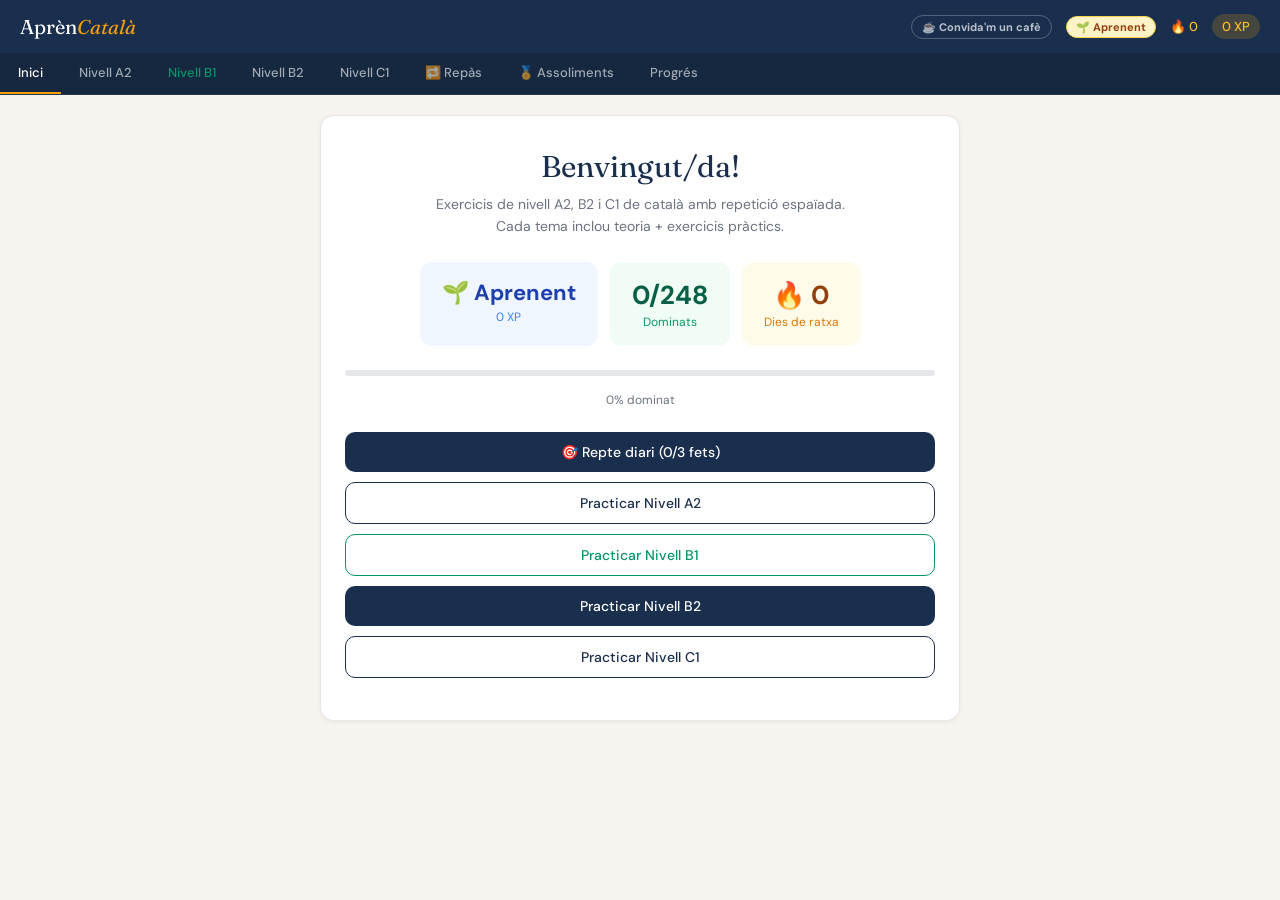
==== index.html @ 6d717f6c "Add files via upload" ====
<!DOCTYPE html>
<html lang="ca">
<head>
  <meta charset="UTF-8">
  <meta name="viewport" content="width=device-width, initial-scale=1.0">
  <title>Aprèn Català Online Gratis | Exercicis A2, B2 i C1 — AprènCatalà</title>
  <link rel="preconnect" href="https://fonts.googleapis.com">
  <link href="https://fonts.googleapis.com/css2?family=Fraunces:ital,wght@0,400;0,600;1,400&family=DM+Sans:wght@400;500&display=swap" rel="stylesheet">
  <style>
    :root {
      --c1: #1a2f4e;
      --bg: #f7f3ee;
      --card: #ffffff;
      --text: #1a1a1a;
      --muted: #6b7280;
      --border: rgba(0,0,0,0.09);
      --success: #059669;
      --danger: #dc2626;
      --radius: 14px;
    }
    * { box-sizing: border-box; margin: 0; padding: 0; }
    body { font-family: 'DM Sans', sans-serif; background: var(--bg); min-height: 100vh; color: var(--text); }

    /* HEADER */
    .ct-header { background: var(--c1); color: white; padding: 14px 20px; display: flex; align-items: center; justify-content: space-between; position: sticky; top: 0; z-index: 100; }
    .ct-logo { font-family: 'Fraunces', serif; font-size: 20px; }
    .ct-logo span { color: #f59e0b; font-style: italic; }
    .ct-stats { display: flex; gap: 14px; font-size: 13px; align-items: center; }
    .ct-kofi {
      font-size: 11px; font-weight: 700; padding: 4px 10px; border-radius: 20px;
      background: transparent; border: 1px solid rgba(255,255,255,0.25);
      color: rgba(255,255,255,0.7); cursor: pointer; text-decoration: none;
      transition: all 0.2s; white-space: nowrap;
    }
    .ct-kofi:hover { background: rgba(255,255,255,0.1); border-color: #fbbf24; color: #fbbf24; }
    .ct-xp { background: rgba(245,158,11,0.2); color: #fbbf24; padding: 4px 10px; border-radius: 20px; font-weight: 500; }
    .ct-streak { color: #fbbf24; font-weight: 500; }

    /* NAV */
    .ct-nav { display: flex; background: #162840; border-bottom: 1px solid rgba(255,255,255,0.06); overflow-x: auto; position: sticky; top: 52px; z-index: 99; }
    .ct-nav button { flex: none; background: none; border: none; color: rgba(255,255,255,0.6); padding: 11px 18px; font-size: 13px; cursor: pointer; font-family: 'DM Sans', sans-serif; font-weight: 500; white-space: nowrap; border-bottom: 2px solid transparent; transition: all 0.15s; width: auto; }
    .ct-nav button:hover { color: white; background: rgba(255,255,255,0.05); }
    .ct-nav button.active { color: white; border-bottom-color: #f59e0b; }

    /* BODY */
    .ct-body { padding: 20px; }

    /* CARD */
    .ct-card { background: var(--card); border-radius: var(--radius); padding: 22px; box-shadow: 0 1px 4px rgba(0,0,0,0.06); border: 1px solid var(--border); max-width: 640px; margin: 0 auto 16px; }

    /* BADGES */
    .ct-badge { display: inline-block; font-size: 11px; font-weight: 600; padding: 3px 9px; border-radius: 20px; text-transform: uppercase; letter-spacing: 0.5px; }
    .ct-badge.b2 { background: #dbeafe; color: #1e40af; }
    .ct-badge.c1 { background: #fef3c7; color: #92400e; }

    /* QUESTION */
    .ct-q { font-family: 'Fraunces', serif; font-size: 20px; line-height: 1.4; margin-bottom: 16px; color: var(--c1); }

    /* INPUTS */
    .ct-input { width: 100%; padding: 12px 14px; border: 1.5px solid var(--border); border-radius: 10px; font-size: 15px; font-family: 'DM Sans', sans-serif; color: var(--text); background: var(--bg); margin-top: 8px; transition: border-color 0.15s; outline: none; }
    .ct-input:focus { border-color: var(--c1); }

    /* BUTTONS */
    .ct-btn { display: inline-block; width: auto; padding: 11px 22px; border-radius: 10px; font-size: 14px; font-family: 'DM Sans', sans-serif; font-weight: 500; cursor: pointer; border: none; transition: all 0.15s; margin: 0; }
    .ct-btn.primary { background: var(--c1); color: white; }
    .ct-btn.primary:hover { background: #243f63; }
    .ct-btn.secondary { background: transparent; color: var(--c1); border: 1.5px solid var(--c1); }
    .ct-btn.secondary:hover { background: #eef2f7; }
    .ct-btn.full { width: 100%; margin-top: 10px; text-align: center; }
    .ct-btn:disabled { opacity: 0.45; cursor: default; }

    /* OPTIONS */
    .ct-opts { display: flex; flex-direction: column; gap: 8px; margin-top: 10px; }
    .ct-opt { background: var(--bg); border: 1.5px solid var(--border); border-radius: 10px; padding: 12px 16px; cursor: pointer; font-size: 14px; text-align: left; font-family: 'DM Sans', sans-serif; width: 100%; margin: 0; color: var(--text); transition: all 0.15s; }
    .ct-opt:hover { border-color: var(--c1); background: #eef2f7; }
    .ct-opt.correct { border-color: var(--success); background: #d1fae5; color: #065f46; pointer-events: none; }
    .ct-opt.wrong { border-color: var(--danger); background: #fee2e2; color: #991b1b; pointer-events: none; }

    /* FEEDBACK */
    .ct-feedback { margin-top: 14px; padding: 14px 16px; border-radius: 10px; font-size: 14px; line-height: 1.6; }
    .ct-feedback.ok { background: #d1fae5; border: 1px solid #6ee7b7; color: #065f46; }
    .ct-feedback.ko { background: #fee2e2; border: 1px solid #fca5a5; color: #991b1b; }
    .ct-feedback.ai { background: #eff6ff; border: 1px solid #bfdbfe; color: #1e3a5f; }

    /* LOADING */
    .ct-loading { display: flex; align-items: center; gap: 8px; color: var(--muted); font-size: 13px; margin-top: 12px; padding: 12px 0; }
    .ct-dot { width: 6px; height: 6px; border-radius: 50%; background: var(--c1); animation: bounce 0.8s infinite; }
    .ct-dot:nth-child(2) { animation-delay: 0.15s; }
    .ct-dot:nth-child(3) { animation-delay: 0.3s; }
    @keyframes bounce { 0%,100%{opacity:.3;transform:scale(.8)} 50%{opacity:1;transform:scale(1)} }

    /* REORDER */
    .ct-parts { display: flex; flex-direction: column; gap: 8px; margin: 12px 0; }
    .ct-part { background: var(--bg); border: 1.5px solid var(--border); border-radius: 10px; padding: 11px 14px; cursor: grab; font-size: 14px; display: flex; align-items: flex-start; gap: 10px; color: var(--text); user-select: none; line-height: 1.5; }
    .ct-part.drag-over { border-color: var(--c1); background: #eef2f7; }
    .ct-handle { color: var(--muted); font-size: 16px; flex-shrink: 0; margin-top: 1px; }

    /* THEORY CALLOUT (inside exercise) */
    .ct-theory { background: #fffbeb; border: 1px solid #fde68a; border-radius: 10px; padding: 13px 15px; margin-top: 14px; font-size: 13px; color: #78350f; line-height: 1.6; }
    .ct-theory strong { font-weight: 600; }

    /* ══ THEORY PAGE ══ */
    .th-hero { background: var(--c1); color: white; border-radius: var(--radius); padding: 28px 24px 24px; margin-bottom: 16px; max-width: 640px; margin-left: auto; margin-right: auto; }
    .th-hero-label { font-size: 11px; font-weight: 600; letter-spacing: 1px; text-transform: uppercase; color: rgba(255,255,255,0.5); margin-bottom: 8px; }
    .th-hero-title { font-family: 'Fraunces', serif; font-size: 26px; line-height: 1.25; margin-bottom: 6px; }
    .th-hero-sub { font-size: 13px; color: rgba(255,255,255,0.65); line-height: 1.5; }

    .th-section { background: var(--card); border-radius: var(--radius); border: 1px solid var(--border); padding: 20px 22px; margin-bottom: 12px; max-width: 640px; margin-left: auto; margin-right: auto; }
    .th-section-title { font-family: 'Fraunces', serif; font-size: 16px; color: var(--c1); margin-bottom: 12px; display: flex; align-items: center; gap: 8px; }
    .th-section-icon { font-size: 18px; }
    .th-body { font-size: 14px; line-height: 1.75; color: #374151; }
    .th-body p { margin-bottom: 10px; }
    .th-body p:last-child { margin-bottom: 0; }

    .th-rule { background: #f0f4f8; border-left: 3px solid var(--c1); border-radius: 0 8px 8px 0; padding: 10px 14px; margin: 10px 0; font-size: 13px; color: #1e3a5f; line-height: 1.6; }
    .th-rule strong { font-weight: 600; }

    .th-example-box { background: #f8f9fa; border-radius: 8px; padding: 12px 14px; margin: 10px 0; }
    .th-example-box .th-ex-label { font-size: 11px; font-weight: 600; color: var(--muted); text-transform: uppercase; letter-spacing: 0.5px; margin-bottom: 6px; }
    .th-ex-row { display: flex; align-items: flex-start; gap: 8px; font-size: 13px; line-height: 1.6; margin-bottom: 4px; }
    .th-ex-row:last-child { margin-bottom: 0; }
    .th-ex-dot { width: 6px; height: 6px; border-radius: 50%; background: var(--c1); flex-shrink: 0; margin-top: 7px; }
    .th-ex-text { color: #1e3a5f; }
    .th-ex-text em { font-style: italic; color: #374151; }

    .th-table { width: 100%; border-collapse: collapse; font-size: 13px; margin: 10px 0; }
    .th-table th { background: #f0f4f8; color: var(--c1); font-weight: 600; padding: 8px 12px; text-align: left; border-bottom: 1px solid var(--border); }
    .th-table td { padding: 8px 12px; border-bottom: 1px solid var(--border); color: #374151; vertical-align: top; }
    .th-table tr:last-child td { border-bottom: none; }
    .th-table .pill { display: inline-block; background: #dbeafe; color: #1e40af; border-radius: 4px; padding: 1px 6px; font-size: 12px; }
    .th-table .pill.red { background: #fee2e2; color: #991b1b; }
    .th-table .pill.green { background: #d1fae5; color: #065f46; }

    /* LESSON CARDS on level menu */
    .ct-grid { display: grid; grid-template-columns: 1fr 1fr; gap: 12px; margin-top: 8px; }
    .ct-lesson-card { background: var(--card); border: 1px solid var(--border); border-radius: var(--radius); padding: 18px; cursor: pointer; transition: all 0.15s; position: relative; }
    .ct-lesson-card:hover { border-color: var(--c1); transform: translateY(-1px); box-shadow: 0 4px 12px rgba(0,0,0,0.08); }
    .ct-lesson-card.done { border-color: var(--success); }
    .ct-lesson-icon { font-size: 24px; margin-bottom: 8px; }
    .ct-lesson-title { font-size: 14px; font-weight: 600; color: var(--c1); margin-bottom: 4px; }
    .ct-lesson-desc { font-size: 12px; color: var(--muted); }
    .ct-lesson-done { position: absolute; top: 12px; right: 12px; color: var(--success); font-size: 16px; }
    .ct-lesson-badge { position: absolute; bottom: 12px; right: 12px; font-size: 10px; font-weight: 600; padding: 2px 6px; border-radius: 10px; }
    .ct-lesson-badge.theory { background: #ede9fe; color: #6d28d9; }
    .ct-lesson-badge.exercise { background: #dbeafe; color: #1d4ed8; }

    /* PROGRESS BAR */
    .ct-progress-bar { height: 6px; background: #e5e7eb; border-radius: 3px; overflow: hidden; margin-bottom: 16px; }
    .ct-progress-fill { height: 100%; background: var(--c1); border-radius: 3px; transition: width 0.4s ease; }

    /* MISC */
    .ct-step { font-size: 12px; color: var(--muted); text-align: center; margin-bottom: 8px; }
    .ct-nav-row { display: flex; gap: 10px; justify-content: flex-end; margin-top: 16px; flex-wrap: wrap; }
    .ct-sentence { font-size: 17px; line-height: 1.9; margin: 16px 0; font-family: 'Fraunces', serif; color: var(--c1); }

    /* XP POP */
    .ct-xp-pop { position: fixed; top: 80px; right: 20px; background: #fbbf24; color: #78350f; font-weight: 700; font-size: 18px; padding: 8px 18px; border-radius: 20px; opacity: 0; animation: popXP 1.8s ease forwards; z-index: 999; pointer-events: none; }
    @keyframes popXP { 0%{opacity:0;transform:translateY(10px) scale(0.8)} 20%{opacity:1;transform:translateY(0) scale(1.1)} 70%{opacity:1} 100%{opacity:0;transform:translateY(-20px)} }

    /* SUMMARY */
    .ct-summary { text-align: center; padding: 20px; }
    .ct-summary .big { font-family: 'Fraunces', serif; font-size: 48px; color: var(--c1); }

    /* MOBILE */
    @media (max-width: 600px) {
      .ct-grid { grid-template-columns: 1fr; }
      .ct-card, .th-section { padding: 16px; }
      .th-hero { padding: 22px 18px 18px; }
      .ct-q { font-size: 17px; }
    }

    /* MASTERY DOTS */
    .ct-mastery { display:flex; gap:3px; margin-top:4px; }
    .ct-mastery-dot { width:7px; height:7px; border-radius:50%; background:#e5e7eb; display:inline-block; }
    .ct-mastery-dot.filled { background:var(--c1); }
    .ct-mastery-dot.mastered { background:#059669; }

    /* LEVEL BADGE al header */
    .ct-level-badge {
      font-size:11px; font-weight:700; padding:3px 9px; border-radius:20px;
      background:#fef3c7; color:#92400e; border:1px solid #fcd34d; white-space:nowrap;
    }
    /* LEVEL-UP OVERLAY */
    .ct-levelup-overlay {
      position:fixed; inset:0; background:rgba(0,0,0,0.55);
      display:flex; align-items:center; justify-content:center;
      z-index:9999; animation:fadeIn 0.3s ease;
    }
    .ct-levelup-box {
      background:#fff; border-radius:20px; padding:40px 32px;
      text-align:center; max-width:320px; width:90%;
      animation:popIn 0.4s cubic-bezier(0.34,1.56,0.64,1);
    }
    .ct-levelup-emoji { font-size:64px; margin-bottom:8px; }
    .ct-levelup-title { font-family:'Fraunces',serif; font-size:26px; color:var(--c1); margin-bottom:6px; }
    .ct-levelup-sub { font-size:14px; color:var(--muted); margin-bottom:20px; line-height:1.5; }
    /* CONFETTI */
    .ct-confetti-piece {
      position:fixed; width:8px; height:8px; border-radius:2px;
      animation:confettiFall linear forwards; pointer-events:none; z-index:10000;
    }
    @keyframes confettiFall {
      0%   { transform:translateY(-20px) rotate(0deg); opacity:1; }
      100% { transform:translateY(100vh) rotate(720deg); opacity:0; }
    }
    @keyframes fadeIn  { from{opacity:0} to{opacity:1} }
    @keyframes popIn   { from{transform:scale(0.5);opacity:0} to{transform:scale(1);opacity:1} }
    /* MISSATGE D'ÀNIM */
    .ct-encouragement {
      background:#fef9ec; border-left:3px solid #f59e0b;
      border-radius:0 8px 8px 0; padding:10px 14px;
      font-size:13px; color:#78350f; margin-top:10px; animation:fadeIn 0.4s ease;
    }
  </style>
</head>
<body>

<div class="ct-header">
  <div class="ct-logo">Aprèn<span>Català</span></div>
  <div class="ct-stats">
    <a class="ct-kofi" href="https://ko-fi.com/aprencatala" target="_blank" rel="noopener">☕ Convida'm un cafè</a>
    <span class="ct-level-badge" id="ct-level-badge">Aprenent</span>
    <span class="ct-streak" id="ct-streak">🔥 0</span>
    <span class="ct-xp" id="ct-xp">0 XP</span>
  </div>
</div>
<div class="ct-nav">
  <button onclick="showTab('menu')" id="nav-menu" class="active">Inici</button>
  <button onclick="showTab('a2')" id="nav-a2">Nivell A2</button>
  <button onclick="showTab('b1')" id="nav-b1" style="color:#059669;">Nivell B1</button>
  <button onclick="showTab('b2')" id="nav-b2">Nivell B2</button>
  <button onclick="showTab('c1')" id="nav-c1">Nivell C1</button>
  <button onclick="showTab('review')" id="nav-review">🔁 Repàs</button>
  <button onclick="showTab('achievements')" id="nav-achievements">🏅 Assoliments</button>
  <button onclick="showTab('progress')" id="nav-progress">Progrés</button>
</div>
<div class="ct-body" id="ct-body"></div>

<script src="data.js"></script>
<script>
// ══ PROGRÉS amb SRS ══
// ══ SISTEMA DE NIVELLS ══
const LEVELS = [
  { min:0,    max:99,   name:'Aprenent',     emoji:'🌱', title:'Acabes de començar!' },
  { min:100,  max:249,  name:'Estudiant',    emoji:'📖', title:'Ja coneixes les bases.' },
  { min:250,  max:499,  name:'Parlant',      emoji:'💬', title:'Ja et defenses en català!' },
  { min:500,  max:999,  name:'Avançat',      emoji:'🎓', title:'Domini sòlid de la llengua.' },
  { min:1000, max:1999, name:'Expert',       emoji:'⭐', title:'Gairebé un expert!' },
  { min:2000, max:Infinity, name:'Mestre del Català', emoji:'🏆', title:'Has assolit el màxim nivell!' },
];
function getLevel(xp) { return LEVELS.find(l => xp >= l.min && xp <= l.max) || LEVELS[0]; }
function getNextLevel(xp) { const i = LEVELS.findIndex(l => xp >= l.min && xp <= l.max); return LEVELS[i+1] || null; }

// ══ MISSATGES D'ÀNIM PER CATEGORIA ══
const ENCOURAGEMENT = {
  'Connectors':               "💪 Els connectors fan textos molt més rics. Practica-les en veu alta!",
  'Subjuntiu':                "🔀 El subjuntiu és un dels reptes més grans del català. Poc a poc!",
  'Cohesió textual':          "🧩 La cohesió es nota molt en textos escrits. Segueix endavant!",
  'Comprensió lectora':       "📖 Llegir bé és una habilitat que millora amb el temps. No t'aturis!",
  'Producció escrita':        "✏️ Escriure és la millor manera de consolidar tot el que aprens.",
  'Lèxic formal':             "📚 El lèxic precís marca la diferència en textos professionals.",
  'Interferències':           "🚧 Les interferències del castellà costen, però amb pràctica s'eviten!",
  'Perífrasis verbals':       "⚙️ Les perífrasis donen molta riquesa expressiva. Continua!",
  'Temps verbals':            "⏱️ Els temps verbals en català tenen matisos únics. Quasi!",
  'Preposicions':             "🔧 El règim preposicional s'aprèn amb la pràctica. Endavant!",
  'Construccions comparatives':"⚖️ Els comparatius irregulars cal memoritzar-los. Tu pots!",
  'Subjuntiu avançat':        "🔀 El subjuntiu avançat és complex fins i tot per a nadius. Molt bé pel fet d'intentar-ho!",
  'Connectors concessius':    "🔗 Els concessius marquen un nivell alt de domini. Segueix!",
  'Argumentació':             "🧠 Argumentar bé en català és una habilitat molt valorada.",
  'Comprensió crítica':       "🔍 Llegir entre línies és la clau del C1. No et rendeixis!",
  'Producció formal':         "🖊️ El registre acadèmic es domina amb molta lectura i pràctica.",
  'Oracions de relatiu':      "🔗 Les relatives cultes distingeixen un C1 de veritat. Ànims!",
  'Subjuntiu imperfet':       "🔀 La concordança temporal és dels punts més delicats. Persevera!",
  'Pronoms febles':           "🔵 Els pronoms febles del català no tenen equivalent en castellà. Paciència!",
  'Frases fetes':             "💬 La fraseologia és el toc final d'un català natural. Genial!",
  'Derivació i flexió':       "🧬 La morfologia és la base de tot. Molt bé pel treball!",
  'Estil indirecte':          "💬 L'estil indirecte requereix molt de control gramatical. Segueix!",
  'Passiva i impersonal':     "🔄 La passiva reflexa és la marca del català genuí. Quasi!",
  'Imperfet i perifràstic B1': "⏱️ Distingir l'imperfet del perifràstic és clau en català. Poc a poc!",
  'Pronoms febles B1':         "🔵 Els pronoms febles costen a tothom. La pràctica ho soluciona!",
  'Verbs irregulars B1':       "🔀 Els irregulars cal memoritzar-los. Fes-los servir en frases pròpies!",
  'Connectors B1':             "🔗 Els connectors fan els textos molt més fluids. Continua!",
  'Futur i condicional B1':    "🔮 Futur i condicional donen molta expressivitat. Quasi!",
  'Perífrasis B1':             "⚙️ Les perífrasis verbals enriqueixen molt el català. Endavant!",
  'Subordinades B1':           "🧩 Les subordinades connecten idees complexes. No et rendeixis!",
  'Lèxic quotidià B1':         "📚 El lèxic quotidià és la base de la comunicació real. Segueix!",
  'default':                  "💪 Cada error és una oportunitat d'aprendre. Continua practicant!",
};

let progress = (function() {
  const raw = JSON.parse(localStorage.getItem('cat_prog_v7') || 'null');
  if (raw && raw.mastery) return raw;
  // Migra de v6
  const v6 = JSON.parse(localStorage.getItem('cat_prog_v6') || 'null');
  if (v6 && v6.mastery) return { ...v6 };
  // Migra de v5
  const v5 = JSON.parse(localStorage.getItem('cat_prog_v5') || 'null');
  if (v5) {
    const mastery = {};
    (v5.done || []).forEach(id => { mastery[id] = 3; });
    return { xp: v5.xp || 0, streak: v5.streak || 0, mastery, lastDay: v5.lastDay || null };
  }
  return { xp: 0, streak: 0, mastery: {}, lastDay: null, consec: 0, perfectSessions: 0, dailyChallenge: null, practiceHistory: [] };
})();

let currentSession = { items:[], idx:0, correct:0, level:'b2' };
let dragIdx = null;

function saveProgress() { localStorage.setItem('cat_prog_v7', JSON.stringify(progress)); }

// ══ SRS ══
function getMastery(id) { return progress.mastery[id] || 0; }
function masteryHTML(id) {
  const m = getMastery(id);
  return '<div class="ct-mastery">' +
    Array.from({length:5}, (_,i) =>
      `<span class="ct-mastery-dot${i < m ? (m >= 5 ? ' mastered' : ' filled') : ''}"></span>`
    ).join('') + '</div>';
}
function sortBySRS(items) {
  return [...items].sort((a, b) => getMastery(a.id) - getMastery(b.id));
}

// ══ UI ══
function updateHeader() {
  document.getElementById('ct-xp').textContent = progress.xp + ' XP';
  document.getElementById('ct-streak').textContent = '🔥 ' + progress.streak;
  const lv = getLevel(progress.xp);
  const badge = document.getElementById('ct-level-badge');
  if (badge) badge.textContent = lv.emoji + ' ' + lv.name;
}
function showXPPop(n) {
  const el = document.createElement('div');
  el.className = 'ct-xp-pop'; el.textContent = '+' + n + ' XP';
  document.body.appendChild(el);
  setTimeout(() => el.remove(), 2000);
}
function showConfetti() {
  const colors = ['#f59e0b','#10b981','#3b82f6','#8b5cf6','#ef4444','#f97316'];
  for (let i = 0; i < 60; i++) {
    const p = document.createElement('div');
    p.className = 'ct-confetti-piece';
    p.style.cssText = `left:${Math.random()*100}vw; top:-10px;
      background:${colors[Math.floor(Math.random()*colors.length)]};
      animation-duration:${1.2 + Math.random()*1.5}s;
      animation-delay:${Math.random()*0.5}s;
      transform:rotate(${Math.random()*360}deg);`;
    document.body.appendChild(p);
    setTimeout(() => p.remove(), 3000);
  }
}
function showLevelUp(newLevel) {
  showConfetti();
  const overlay = document.createElement('div');
  overlay.className = 'ct-levelup-overlay';
  overlay.innerHTML = `
    <div class="ct-levelup-box">
      <div class="ct-levelup-emoji">${newLevel.emoji}</div>
      <div class="ct-levelup-title">Nou nivell!</div>
      <div style="font-size:22px;font-weight:700;color:var(--c1);margin-bottom:6px;">${newLevel.name}</div>
      <div class="ct-levelup-sub">${newLevel.title}</div>
      <button class="ct-btn primary" style="width:100%;" onclick="this.closest('.ct-levelup-overlay').remove()">
        Continuar 🎉
      </button>
    </div>`;
  document.body.appendChild(overlay);
}
function showEncouragement(category) {
  const msg = ENCOURAGEMENT[category] || ENCOURAGEMENT['default'];
  const el = document.createElement('div');
  el.className = 'ct-encouragement';
  el.textContent = msg;
  const fa = document.getElementById('feedback-area');
  if (fa) fa.appendChild(el);
}
function normalize(t) { return t.toLowerCase().normalize('NFD').replace(/[\u0300-\u036f]/g,'').trim(); }

// ══ NAV ══
function showTab(tab) {
  document.querySelectorAll('.ct-nav button').forEach(b => b.classList.remove('active'));
  document.getElementById('nav-' + tab).classList.add('active');
  if (tab === 'menu') renderMenu();
  else if (tab === 'a2') renderLevelMenu('a2');
  else if (tab === 'b1') renderLevelMenu('b1');
  else if (tab === 'b2') renderLevelMenu('b2');
  else if (tab === 'c1') renderLevelMenu('c1');
  else if (tab === 'review') renderReview();
  else if (tab === 'achievements') renderAchievements();
  else renderProgress();
}

// ══ MENU PRINCIPAL ══
function renderMenu() {
  const lv = getLevel(progress.xp);
  const total = (DATA.a2||[]).length + (DATA.b1||[]).length + DATA.b2.length + DATA.c1.length;
  const mastered = Object.values(progress.mastery).filter(m => m >= 4).length;
  const pct = Math.round(mastered / total * 100);
  const needsReview = [...(DATA.a2||[]),...DATA.b2,...DATA.c1].filter(q => getMastery(q.id) > 0 && getMastery(q.id) < 4).length;
  document.getElementById('ct-body').innerHTML = `
    <div class="ct-card" style="text-align:center;padding:32px 24px;">
      <div style="font-family:'Fraunces',serif;font-size:30px;color:var(--c1);margin-bottom:8px;">Benvingut/da!</div>
      <p style="color:var(--muted);font-size:14px;margin-bottom:24px;line-height:1.6;">
        Exercicis de nivell A2, B2 i C1 de català amb repetició espaïada.<br>Cada tema inclou teoria + exercicis pràctics.
      </p>
      <div style="display:flex;gap:12px;justify-content:center;margin-bottom:24px;flex-wrap:wrap;">
        <div style="background:#eff6ff;border-radius:12px;padding:16px 22px;min-width:100px;">
          <div style="font-size:22px;font-weight:700;color:#1e40af;">${lv.emoji} ${lv.name}</div>
          <div style="font-size:12px;color:#3b82f6;margin-top:2px;">${progress.xp} XP</div>
        </div>
        <div style="background:#f0fdf4;border-radius:12px;padding:16px 22px;min-width:100px;">
          <div style="font-size:26px;font-weight:700;color:#065f46;">${mastered}/${total}</div>
          <div style="font-size:12px;color:#059669;margin-top:2px;">Dominats</div>
        </div>
        <div style="background:#fffbeb;border-radius:12px;padding:16px 22px;min-width:100px;">
          <div style="font-size:26px;font-weight:700;color:#92400e;">🔥 ${progress.streak}</div>
          <div style="font-size:12px;color:#d97706;margin-top:2px;">Dies de ratxa</div>
        </div>
      </div>
      <div class="ct-progress-bar"><div class="ct-progress-fill" style="width:${pct}%"></div></div>
      <div style="font-size:12px;color:var(--muted);margin-bottom:24px;">${pct}% dominat</div>
      ${(()=>{
        const dc = getDailyChallenge();
        const dcDone = dc.completed.length === dc.ids.length;
        return dcDone
          ? `<div style="background:#f0fdf4;border:1px solid #059669;border-radius:10px;padding:10px 14px;margin-bottom:10px;display:flex;align-items:center;gap:8px;font-size:13px;color:#065f46;font-weight:600;">✅ Repte diari completat! +50 XP</div>`
          : `<button class="ct-btn primary" style="width:100%;margin:0 0 10px;background:#1a2f4e;" onclick="startDailySession()">🎯 Repte diari (${dc.completed.length}/${dc.ids.length} fets)</button>`;
      })()}
      <button class="ct-btn secondary" style="width:100%;margin:0 0 10px;" onclick="renderLevelMenu('a2');document.getElementById('nav-a2').click()">Practicar Nivell A2</button>
      <button class="ct-btn secondary" style="width:100%;margin:0 0 10px;border-color:#059669;color:#059669;" onclick="renderLevelMenu('b1');document.getElementById('nav-b1').click()">Practicar Nivell B1</button>
      <button class="ct-btn primary" style="width:100%;margin:0 0 10px;" onclick="renderLevelMenu('b2');document.getElementById('nav-b2').click()">Practicar Nivell B2</button>
      <button class="ct-btn secondary" style="width:100%;margin:0 0 10px;" onclick="renderLevelMenu('c1');document.getElementById('nav-c1').click()">Practicar Nivell C1</button>
      ${needsReview > 0 ? `<button class="ct-btn secondary" style="width:100%;margin:0;background:#f0fdf4;border-color:#059669;color:#059669;" onclick="renderReview();document.getElementById('nav-review').click()">🔁 Repàs intel·ligent (${needsReview} pendents)</button>` : ''}
    </div>`;
}

function renderLevelMenu(level) {
  const items = DATA[level] || [];
  if (!items.length) {
    document.getElementById('ct-body').innerHTML = '<div class="ct-card" style="text-align:center;padding:32px;"><p style="color:var(--muted);">Nivell no disponible. Comprova que data.js s\'ha carregat correctament.</p></div>';
    return;
  }
  const icons = {choice:'🎯',fill:'✏️',reorder:'🔀',reading:'📖',writing:'🖊️',transform:'🔄'};
  const desc = level === 'a2'
    ? 'Contingut bàsic: verbs essencials, adjectius i estructures fonamentals del català. Ideal per començar.'
    : level === 'b1'
    ? 'Nivell intermedi: verbs irregulars, pronoms, connectors i estructures de la vida quotidiana.'
    : level === 'b2'
    ? 'Cada tema inclou una lliçó de teoria i exercicis pràctics. Comença per la teoria per preparar-te millor.'
    : 'Contingut avançat: argumentació, precisió lèxica i producció formal. Llegeix la teoria abans de practicar.';

  const cats = {};
  items.forEach((q, i) => {
    if (!cats[q.category]) cats[q.category] = [];
    cats[q.category].push({ q, i });
  });

  const catCards = Object.entries(cats).map(([cat, qs]) => {
    const th = THEORY[cat];
    const icon = th ? th.icon : icons[qs[0].q.type];
    const masteries = qs.map(({q}) => getMastery(q.id));
    const avgMastery = masteries.reduce((a,b) => a+b, 0) / qs.length;
    const allMastered = masteries.every(m => m >= 4);
    const nDone = masteries.filter(m => m > 0).length;
    const masteryPct = Math.round(avgMastery / 5 * 100);
    const masteryColor = avgMastery === 0 ? '#e5e7eb' : avgMastery < 2 ? '#f59e0b' : avgMastery < 4 ? '#3b82f6' : '#059669';
    return `
      <div class="ct-lesson-card ${allMastered ? 'done' : ''}" onclick="openCategory('${level}','${cat.replace(/'/g,"\\'")}')">
        ${allMastered ? '<div class="ct-lesson-done">✓</div>' : ''}
        <div class="ct-lesson-icon">${icon}</div>
        <div class="ct-lesson-title">${cat}</div>
        <div class="ct-lesson-desc">${qs.length} exercicis · ${nDone} iniciats</div>
        <div style="margin-top:8px;height:4px;background:#e5e7eb;border-radius:2px;overflow:hidden;">
          <div style="height:100%;width:${masteryPct}%;background:${masteryColor};transition:width 0.3s;border-radius:2px;"></div>
        </div>
        <div style="margin-top:8px;display:flex;gap:6px;flex-wrap:wrap;">
          ${th ? '<span style="background:#ede9fe;color:#6d28d9;font-size:10px;font-weight:600;padding:2px 7px;border-radius:10px;">TEORIA</span>' : ''}
          <span style="background:#dbeafe;color:#1d4ed8;font-size:10px;font-weight:600;padding:2px 7px;border-radius:10px;">EXERCICIS</span>
        </div>
      </div>`;
  }).join('');

  document.getElementById('ct-body').innerHTML = `
    <div style="max-width:640px;margin:0 auto;">
      <div style="font-family:'Fraunces',serif;font-size:24px;color:var(--c1);margin-bottom:4px;">Nivell ${level.toUpperCase()}</div>
      <p style="color:var(--muted);font-size:13px;margin-bottom:16px;">${desc}</p>
      <button class="ct-btn primary" style="margin-bottom:20px;" onclick="startAllSession('${level}')">▶ Practicar tots els exercicis (${items.length})</button>
      <div class="ct-grid">${catCards}</div>
    </div>`;
}

// ══ TEORIA + EXERCICIS ══
function openCategory(level, cat) {
  const th = THEORY[cat];
  const exercises = DATA[level].filter(q => q.category === cat);

  let theoryHTML = '';
  if (th) {
    theoryHTML = `
      <div class="th-hero">
        <div class="th-hero-label">Nivell ${level.toUpperCase()} · ${cat}</div>
        <div class="th-hero-title">${th.icon} ${cat}</div>
        <div class="th-hero-sub">${th.subtitle}</div>
      </div>
      ${th.sections.map(s => renderTheorySection(s)).join('')}
      <div style="max-width:640px;margin:0 auto 8px;">
        <div style="font-family:'Fraunces',serif;font-size:20px;color:var(--c1);margin:8px 0 4px;padding:0 4px;">Ara practica</div>
        <p style="font-size:13px;color:var(--muted);padding:0 4px;margin-bottom:12px;">Posa en pràctica el que has après amb ${exercises.length} exercici${exercises.length>1?'s':''}.</p>
      </div>`;
  }

  const icons = {choice:'🎯',fill:'✏️',reorder:'🔀',reading:'📖',writing:'🖊️',transform:'🔄'};
  const names = {choice:'Opció múltiple',fill:'Omplir buits',reorder:'Reordenar',reading:'Comprensió',writing:'Producció',transform:'Transformació'};

  const exCards = exercises.map((q, i) => {
    const m = getMastery(q.id);
    const mLabel = m === 0 ? 'Nou' : m <= 2 ? 'En aprenentatge' : m <= 4 ? 'Ben après' : 'Dominat';
    return `
      <div class="ct-lesson-card ${m >= 4 ? 'done' : ''}" onclick="startCategoryExercise('${level}','${cat.replace(/'/g,"\\'")}',${i})" style="cursor:pointer;">
        ${m >= 4 ? '<div class="ct-lesson-done">✓</div>' : ''}
        <div class="ct-lesson-icon">${icons[q.type]}</div>
        <div class="ct-lesson-title">${names[q.type]}</div>
        ${masteryHTML(q.id)}
        <div class="ct-lesson-desc" style="font-size:11px;margin-top:4px;">${mLabel}</div>
      </div>`;
  }).join('');

  document.getElementById('ct-body').innerHTML = `
    <div style="max-width:640px;margin:0 auto 8px;padding:0 0 4px;">
      <button class="ct-btn secondary" style="padding:8px 14px;font-size:13px;margin-bottom:16px;" onclick="renderLevelMenu('${level}')">← Tornar</button>
    </div>
    ${theoryHTML}
    <div style="max-width:640px;margin:0 auto;">
      <div class="ct-grid">${exCards}</div>
      <button class="ct-btn primary" style="width:100%;margin-top:16px;" onclick="startCategorySession('${level}','${cat.replace(/'/g,"\\'")}')">▶ Fer tots els exercicis d'aquest tema</button>
    </div>`;
}

function renderTheorySection(s) {
  let content = '';
  if (s.body) content += `<div class="th-body">${s.body}</div>`;
  if (s.table) {
    content += `<div style="overflow-x:auto;margin:10px 0;">
      <table class="th-table">
        <thead><tr>${s.table.headers.map(h => `<th>${h}</th>`).join('')}</tr></thead>
        <tbody>${s.table.rows.map(r => `<tr>${r.map(c => `<td>${c}</td>`).join('')}</tr>`).join('')}</tbody>
      </table></div>`;
  }
  if (s.rules) {
    content += s.rules.map(r => `
      <div class="th-rule">
        ${r.label ? `<strong>${r.label}:</strong> ` : ''}
        ${r.example || ''}
        ${r.bad ? `<span style="color:#991b1b;">✗ ${r.bad}</span> → <span style="color:#065f46;">✓ ${r.good}</span>` : ''}
      </div>`).join('');
  }
  if (s.examples) {
    content += `<div class="th-example-box">
      <div class="th-ex-label">Exemples</div>
      ${s.examples.map(e => `
        <div class="th-ex-row">
          <span class="th-ex-dot"></span>
          <span class="th-ex-text">${e.text}</span>
        </div>`).join('')}
    </div>`;
  }
  return `
    <div class="th-section">
      <div class="th-section-title">
        <span class="th-section-icon">${s.icon}</span> ${s.title}
      </div>
      ${content}
    </div>`;
}

// ══ SESSIONS ══
function startAllSession(level) {
  currentSession = { items: sortBySRS(DATA[level]), idx:0, correct:0, level, returnTo: level };
  renderExercise();
}
function startCategorySession(level, cat) {
  const items = sortBySRS(DATA[level].filter(q => q.category === cat));
  currentSession = { items, idx:0, correct:0, level, returnTo:'cat', cat };
  renderExercise();
}
function startCategoryExercise(level, cat, i) {
  const allItems = DATA[level].filter(q => q.category === cat);
  currentSession = { items: allItems, idx:i, correct:0, level, returnTo:'cat', cat };
  renderExercise();
}

// ══ REPÀS SRS ══
function renderReview() {
  const all = [...(DATA.a2||[]), ...(DATA.b1||[]), ...DATA.b2, ...DATA.c1];
  const toStudy = sortBySRS(all.filter(q => getMastery(q.id) > 0 && getMastery(q.id) < 4)).slice(0, 15);

  document.getElementById('ct-body').innerHTML = `
    <div class="ct-card" style="max-width:600px;margin:0 auto;">
      <div style="font-family:'Fraunces',serif;font-size:22px;color:var(--c1);margin-bottom:12px;">🔁 Repàs intel·ligent</div>
      <p style="font-size:14px;color:var(--muted);margin-bottom:20px;line-height:1.6;">
        ${toStudy.length > 0
          ? `Tens <strong>${toStudy.length}</strong> exercicis que necessiten repàs. Prioritzem els de domini més baix.`
          : 'No hi ha exercicis pendents. Practica més exercicis per activar el repàs!'}
      </p>
      ${toStudy.length > 0 ? `
        <button class="ct-btn primary" style="width:100%;margin-bottom:16px;" onclick="startReviewSession()">
          ▶ Iniciar repàs (${toStudy.length} exercicis)
        </button>` : ''}
      ${toStudy.map(q => {
        const m = getMastery(q.id);
        const colors = ['','#f59e0b','#f59e0b','#3b82f6','#3b82f6'];
        const labels = ['','Iniciat','Baix','Mig','Alt'];
        return `<div style="display:flex;justify-content:space-between;align-items:center;padding:10px 0;border-bottom:1px solid var(--border);">
          <div>
            <div style="font-size:13px;font-weight:500;line-height:1.4;">${q.category}</div>
            <div style="font-size:11px;color:var(--muted);">${q.level.toUpperCase()} · ${q.question.substring(0,45)}...</div>
          </div>
          <div style="text-align:right;flex-shrink:0;margin-left:12px;">
            ${masteryHTML(q.id)}
            <div style="font-size:10px;color:${colors[m]||'#6b7280'};font-weight:600;margin-top:2px;">${labels[m]||''}</div>
          </div>
        </div>`;
      }).join('')}
    </div>`;
}

function startReviewSession() {
  const all = [...(DATA.a2||[]), ...(DATA.b1||[]), ...DATA.b2, ...DATA.c1];
  const items = sortBySRS(all.filter(q => getMastery(q.id) > 0 && getMastery(q.id) < 4)).slice(0, 15);
  if (!items.length) return;
  currentSession = { items, idx:0, correct:0, level:'mixed', returnTo:'review' };
  renderExercise();
}

// ══ EXERCICI ══
function renderExercise() {
  const { items, idx } = currentSession;
  if (idx >= items.length) return renderSummary();
  const q = items[idx];
  const pct = Math.round(idx / items.length * 100);

  let body = '';
  if (q.type==='choice') body = renderChoice(q);
  else if (q.type==='fill') body = renderFill(q);
  else if (q.type==='reorder') body = renderReorder(q);
  else if (q.type==='reading') body = renderReading(q);
  else if (q.type==='writing') body = renderWriting(q);
  else if (q.type==='transform') body = renderTransform(q);

  document.getElementById('ct-body').innerHTML = `
    <div style="max-width:640px;margin:0 auto;">
      <div class="ct-step">${idx+1} / ${items.length}</div>
      <div class="ct-progress-bar"><div class="ct-progress-fill" style="width:${pct}%"></div></div>
      <div class="ct-card">
        <div style="margin-bottom:10px;display:flex;align-items:center;justify-content:space-between;">
          <div>
            <span class="ct-badge ${q.level||'b2'}">${(q.level||'b2').toUpperCase()}</span>
            <span style="font-size:11px;color:var(--muted);margin-left:6px;">${q.category}</span>
          </div>
          <div style="display:flex;align-items:center;gap:5px;font-size:11px;color:var(--muted);">
            Domini ${masteryHTML(q.id)}
          </div>
        </div>
        <div class="ct-q">${q.question}</div>
        ${body}
        <div id="feedback-area"></div>
        <div id="theory-area"></div>
        <div class="ct-nav-row" id="nav-row" style="display:none;">
          <button class="ct-btn secondary" onclick="goNext()">Següent →</button>
        </div>
      </div>
    </div>`;
  if (q.type==='reorder') dragIdx = null;
}

/* RENDERITZADORS */
function renderChoice(q) {
  return `<p style="font-size:15px;color:#374151;margin-bottom:12px;line-height:1.55;">${q.text}</p>
    <div class="ct-opts">${q.options.map((o,i)=>`<button class="ct-opt" onclick="checkChoice(${i},${q.correct})">${o}</button>`).join('')}</div>`;
}
function renderFill(q) {
  return `<div class="ct-sentence">${q.sentence.replace('___','<input id="fill-in" placeholder="..." style="border:none;border-bottom:2px solid var(--c1);background:transparent;padding:2px 6px;width:160px;font-size:16px;font-family:Fraunces,serif;outline:none;display:inline;margin:0 4px;">')}</div>
    <div style="font-size:12px;color:var(--muted);margin-bottom:10px;">Forma: <em>${q.display}</em></div>
    <button class="ct-btn primary" onclick="checkFill()">Comprovar</button>`;
}
function renderReorder(q) {
  const shuffled = [...q.parts].sort(() => Math.random()-0.5);
  window._reorder_parts = shuffled;
  return `<p style="font-size:13px;color:var(--muted);margin-bottom:8px;">Arrossega els blocs per ordenar-los:</p>
    <div class="ct-parts" id="reorder-list">${shuffled.map((p,i)=>`
      <div class="ct-part" draggable="true" data-idx="${i}" ondragstart="onDragStart(${i})" ondragover="onDragOver(event,${i})" ondrop="onDrop(${i})">
        <span class="ct-handle">⠿</span><span>${p}</span>
      </div>`).join('')}</div>
    <button class="ct-btn primary" style="margin-top:10px;" onclick="checkReorder()">Comprovar ordre</button>`;
}
function renderReading(q) {
  return `<div style="background:#f8f9fa;border-radius:10px;padding:16px;font-size:14px;line-height:1.7;color:#374151;margin-bottom:16px;border-left:3px solid var(--c1);">${q.text}</div>
    <div class="ct-opts">${q.options.map((o,i)=>`<button class="ct-opt" onclick="checkChoice(${i},${q.correct})">${o}</button>`).join('')}</div>`;
}
function renderWriting(q) {
  return `<div style="display:flex;gap:8px;flex-wrap:wrap;margin-bottom:14px;">${q.keywords.map(k=>`<span style="background:#dbeafe;color:#1e40af;font-size:12px;padding:3px 10px;border-radius:20px;">${k}</span>`).join('')}</div>
    <textarea id="write-area" class="ct-input" style="min-height:90px;resize:vertical;" placeholder="Escriu la teva resposta aquí..."></textarea>
    <div style="display:flex;gap:8px;margin-top:12px;flex-wrap:wrap;">
      <button class="ct-btn primary" onclick="checkWriting()">Comprovar resposta</button>
      <button class="ct-btn secondary" onclick="showSample()">Veure exemple</button>
    </div>`;
}
function renderTransform(q) {
  return `<div style="background:#fef3c7;border-radius:10px;padding:14px;margin-bottom:14px;font-size:14px;color:#78350f;line-height:1.55;">
      Original: <strong>${q.original}</strong></div>
    <div style="font-size:13px;color:var(--muted);margin-bottom:12px;line-height:1.7;"><strong>Pistes:</strong><br>${q.hints.map(h=>`• ${h}`).join('<br>')}</div>
    <textarea id="transform-area" class="ct-input" style="min-height:80px;resize:vertical;" placeholder="Escriu la teva reformulació en registre formal..."></textarea>
    <div style="display:flex;gap:8px;margin-top:12px;flex-wrap:wrap;">
      <button class="ct-btn primary" onclick="checkTransform()">Comprovar reformulació</button>
      <button class="ct-btn secondary" onclick="showTransformSample()">Veure model</button>
    </div>`;
}

/* COMPROVACIÓ */
function checkChoice(selected, correct) {
  const opts = document.querySelectorAll('.ct-opt');
  opts.forEach(o => o.onclick = null);
  const isOk = selected === correct;
  opts[selected].classList.add(isOk?'correct':'wrong');
  if (!isOk) opts[correct].classList.add('correct');
  showTheory(currentSession.items[currentSession.idx]);
  markDone(isOk, 10);
}
function checkFill() {
  const q = currentSession.items[currentSession.idx];
  const val = normalize(document.getElementById('fill-in').value);
  const ok = q.answers.some(a => normalize(a) === val || normalize(a).startsWith(val));
  document.getElementById('feedback-area').innerHTML = ok
    ? `<div class="ct-feedback ok">✓ Correcte! La forma és: <strong>${q.answers[0]}</strong></div>`
    : `<div class="ct-feedback ko">✗ No és correcte. La resposta és: <strong>${q.answers[0]}</strong></div>`;
  showTheory(q); markDone(ok, 10);
}
function onDragStart(i) { dragIdx = i; }
function onDragOver(e, i) {
  e.preventDefault();
  document.querySelectorAll('.ct-part').forEach(p=>p.classList.remove('drag-over'));
  const pts = document.querySelectorAll('.ct-part');
  if (pts[i]) pts[i].classList.add('drag-over');
}
function onDrop(target) {
  if (dragIdx===null||dragIdx===target) return;
  const parts = window._reorder_parts;
  const moved = parts.splice(dragIdx,1)[0];
  parts.splice(target,0,moved);
  window._reorder_parts = parts;
  document.getElementById('reorder-list').innerHTML = parts.map((p,i)=>`
    <div class="ct-part" draggable="true" data-idx="${i}" ondragstart="onDragStart(${i})" ondragover="onDragOver(event,${i})" ondrop="onDrop(${i})">
      <span class="ct-handle">⠿</span><span>${p}</span>
    </div>`).join('');
  dragIdx = null;
}
function checkReorder() {
  const q = currentSession.items[currentSession.idx];
  const cur = window._reorder_parts;
  const correctOrder = q.correct.map(i=>q.parts[i]);
  const ok = cur.every((p,i)=>p===correctOrder[i]);
  document.getElementById('feedback-area').innerHTML = ok
    ? `<div class="ct-feedback ok">✓ Ordre perfecte!</div>`
    : `<div class="ct-feedback ko">✗ L'ordre correcte és:<br><ol style="margin-top:8px;padding-left:18px;line-height:1.8;">${correctOrder.map(p=>`<li>${p}</li>`).join('')}</ol></div>`;
  showTheory(q); markDone(ok, 15);
}

function localFeedbackWriting(q, text) {
  const t = normalize(text);
  const words = text.trim().split(/\s+/).filter(Boolean);
  if (words.length < 5) return '✏️ La resposta és massa curta. Intenta desenvolupar-la amb una frase completa.';
  const hits = q.keywords.filter(k => {
    const kn = normalize(k.replace(/→.*/, '').replace(/[«»]/g,'').trim());
    return t.includes(kn.split(' ')[0]);
  });
  const pct = Math.round(hits.length / q.keywords.length * 100);
  const lines = [];
  if (pct >= 66) lines.push('✓ La resposta incorpora els elements clau demanats.');
  else if (pct >= 33) lines.push('~ Has inclòs alguns elements, però en falten altres.');
  else lines.push('✗ La resposta no sembla incloure els elements clau demanats.');
  const informal = ['coses','molt bo','molt gran','o sigui','vaja','home,','ei,','doncs,'];
  const infFound = informal.filter(w => t.includes(normalize(w)));
  if (infFound.length > 0) lines.push(`Atenció: algunes paraules poden ser massa informals («${infFound[0]}»).`);
  lines.push(`📝 Resposta model: <em>${q.sample}</em>`);
  return lines.join('<br>');
}

function localFeedbackTransform(q, text) {
  const t = normalize(text);
  const lines = [];
  if (text.trim().split(/\s+/).filter(Boolean).length < 4) return '✏️ La reformulació és massa curta. Escriu una frase completa en registre formal.';
  const origWords = normalize(q.original.replace(/[«»]/g,'')).split(/\s+/);
  const textWords = t.split(/\s+/);
  const shared = origWords.filter(w => w.length > 4 && textWords.includes(w));
  const overlapRatio = shared.length / origWords.length;
  if (overlapRatio > 0.6) lines.push("✗ La reformulació és molt similar a l'original. Intenta substituir els verbs i substantius genèrics.");
  else lines.push("✓ Has reformulat l'estructura. Comprova que el registre sigui prou formal.");
  const hintWords = q.hints.flatMap(h => {
    const after = h.split('→')[1] || '';
    return after.split('/').map(w => normalize(w.trim()).split(' ')[0]).filter(w => w.length > 3);
  });
  const hitsHint = hintWords.filter(w => t.includes(w));
  if (hitsHint.length > 0) lines.push(`✓ Has usat vocabulari del registre formal (${hitsHint.slice(0,2).join(', ')}).`);
  else lines.push("Prova d'incorporar algun dels verbs o substantius formals suggerits a les pistes.");
  lines.push(`📝 Resposta model: <em>${q.sample}</em>`);
  return lines.join('<br>');
}

function checkWriting() {
  const q = currentSession.items[currentSession.idx];
  const text = document.getElementById('write-area').value.trim();
  if (!text) { alert('Escriu una resposta primer.'); return; }
  document.getElementById('feedback-area').innerHTML = `<div class="ct-feedback ai">${localFeedbackWriting(q, text)}</div>`;
  showTheory(q); markDone(true, 20);
}
function checkTransform() {
  const q = currentSession.items[currentSession.idx];
  const text = document.getElementById('transform-area').value.trim();
  if (!text) { alert('Escriu una reformulació primer.'); return; }
  document.getElementById('feedback-area').innerHTML = `<div class="ct-feedback ai">${localFeedbackTransform(q, text)}</div>`;
  showTheory(q); markDone(true, 20);
}
function showSample() {
  const q = currentSession.items[currentSession.idx];
  document.getElementById('feedback-area').innerHTML = `<div class="ct-feedback ai">📝 Exemple: <em>${q.sample}</em></div>`;
  showTheory(q); markDone(false, 5);
}
function showTransformSample() {
  const q = currentSession.items[currentSession.idx];
  document.getElementById('feedback-area').innerHTML = `<div class="ct-feedback ai">📝 Model: <em>${q.sample}</em></div>`;
  showTheory(q); markDone(false, 5);
}
function showTheory(q) {
  document.getElementById('theory-area').innerHTML = `
    <div class="ct-theory">
      <strong>Nota gramatical:</strong> ${q.theory}<br><br>
      <strong>Exemple:</strong> <em>${q.example||q.sample||''}</em>
    </div>`;
}

/* ══ PROGRÉS SRS ══ */
function markDone(ok, xp) {
  const q = currentSession.items[currentSession.idx];
  const prev = getMastery(q.id);
  const prevLevel = getLevel(progress.xp);

  // Actualitza domini
  if (prev === 0) {
    progress.mastery[q.id] = ok ? 2 : 1;
  } else {
    progress.mastery[q.id] = ok ? Math.min(5, prev + 1) : Math.max(1, prev - 1);
  }
  const newM = getMastery(q.id);

  // XP + comprovació de pujada de nivell
  if (ok && newM > prev) {
    progress.xp += xp;
    showXPPop(xp);
    const newLevel = getLevel(progress.xp);
    if (newLevel.name !== prevLevel.name) showLevelUp(newLevel);
  }

  // Missatge d'ànim si falla
  if (!ok) setTimeout(() => showEncouragement(q.category), 300);

  // Encerts consecutius
  if (ok) { progress.consec = (progress.consec || 0) + 1; }
  else     { progress.consec = 0; }

  // Ratxa diària + historial
  const today = new Date().toDateString();
  if (progress.lastDay !== today) {
    progress.streak++;
    progress.lastDay = today;
    if (!progress.practiceHistory) progress.practiceHistory = [];
    if (!progress.practiceHistory.includes(today)) {
      progress.practiceHistory.push(today);
      // Conserva només els últims 30 dies
      if (progress.practiceHistory.length > 30) progress.practiceHistory.shift();
    }
  }

  // Comprova si l'exercici forma part del repte diari
  const dc = progress.dailyChallenge;
  if (dc && dc.date === today && dc.ids.includes(q.id) && !dc.completed.includes(q.id)) {
    dc.completed.push(q.id);
    if (dc.completed.length === dc.ids.length) {
      // Tots completats! Bonus XP
      setTimeout(() => {
        progress.xp += 50;
        showXPPop(50);
        const el = document.createElement('div');
        el.style.cssText = `position:fixed;bottom:80px;left:50%;transform:translateX(-50%);
          background:#059669;color:#fff;padding:14px 22px;border-radius:12px;
          font-size:14px;font-weight:700;z-index:9998;animation:popIn 0.4s ease;
          display:flex;align-items:center;gap:10px;box-shadow:0 4px 20px rgba(0,0,0,0.3);`;
        el.innerHTML = `<span style="font-size:26px;">🎯</span><div><div style="font-size:11px;opacity:0.85;margin-bottom:2px;">REPTE DIARI COMPLETAT</div>+50 XP de bonus!</div>`;
        document.body.appendChild(el);
        setTimeout(() => el.remove(), 4000);
        saveProgress(); updateHeader();
      }, 600);
    }
  }

  const _prevUnlocked = [...getUnlockedAchievements(), ...getUnlockedMedals()];
  saveProgress(); updateHeader();
  checkNewAchievements(_prevUnlocked);
  if (ok) currentSession.correct++;
  document.getElementById('nav-row').style.display = 'flex';

  // Indicador visual de canvi de domini
  if (newM !== prev) {
    const el = document.getElementById('theory-area');
    if (el) {
      const arrow = newM > prev ? '⬆️' : '⬇️';
      el.innerHTML += `<div style="font-size:12px;color:var(--muted);margin-top:6px;text-align:right;">${arrow} Domini: ${newM}/5</div>`;
    }
  }
}

function goNext() { currentSession.idx++; renderExercise(); }

function renderSummary() {
  const { items, correct, level, returnTo, cat } = currentSession;
  const pct = Math.round(correct / items.length * 100);
  if (pct === 100 && items.length >= 3) { progress.perfectSessions = (progress.perfectSessions||0)+1; saveProgress(); }
  const emoji = pct>=80?'🏆':pct>=60?'👍':'📚';
  const msg = pct>=80?'Excel·lent feina! Domines bé aquest contingut.':pct>=60?'Bon resultat! Continua practicant per consolidar.':'Repassa la teoria i torna-ho a intentar.';
  const backBtn = returnTo === 'cat'
    ? `<button class="ct-btn secondary" style="width:100%;margin-top:8px;" onclick="openCategory('${level}','${(cat||'').replace(/'/g,"\\'")}')">← Tornar al tema</button>`
    : returnTo === 'review'
    ? `<button class="ct-btn secondary" style="width:100%;margin-top:8px;" onclick="renderReview();document.getElementById('nav-review').classList.add('active')">← Tornar al repàs</button>`
    : `<button class="ct-btn secondary" style="width:100%;margin-top:8px;" onclick="renderLevelMenu('${level}')">← Tornar al nivell</button>`;
  document.getElementById('ct-body').innerHTML = `
    <div class="ct-card ct-summary" style="max-width:480px;">
      <div style="font-size:48px;margin-bottom:12px;">${emoji}</div>
      <div class="big">${pct}%</div>
      <p style="color:var(--muted);font-size:15px;margin:8px 0 6px;">${correct} de ${items.length} correctes</p>
      <p style="color:var(--muted);font-size:14px;margin-bottom:24px;">${msg}</p>
      <button class="ct-btn primary" style="width:100%;" onclick="startCategorySession('${level}','${((cat||items[0]?.category)||'').replace(/'/g,"\\'")}')">Repetir els exercicis</button>
      ${backBtn}
    </div>`;
}

// ══ ASSOLIMENTS ══
const ACHIEVEMENTS = [
  // ── INICI ──────────────────────────────────────────
  { id:'first_exercise', group:'inici', icon:'🌱', name:'Primer pas',
    desc:'Completa el teu primer exercici.',
    check: p => Object.keys(p.mastery).length >= 1 },
  { id:'first_correct', group:'inici', icon:'✅', name:'Primera encertada',
    desc:'Encerta el teu primer exercici.',
    check: p => p.xp > 0 },
  { id:'level2', group:'inici', icon:'📖', name:'Estudiant',
    desc:'Arriba al nivell Estudiant (100 XP).',
    check: p => p.xp >= 100 },

  // ── RATXA ───────────────────────────────────────────
  { id:'streak3', group:'ratxa', icon:'🔥', name:'Ratxa de 3 dies',
    desc:'Practica 3 dies seguits.',
    check: p => (p.streak||0) >= 3 },
  { id:'streak7', group:'ratxa', icon:'🔥🔥', name:'Ratxa de 7 dies',
    desc:'Practica 7 dies seguits.',
    check: p => (p.streak||0) >= 7 },
  { id:'streak14', group:'ratxa', icon:'🔥🔥🔥', name:'Ratxa de 2 setmanes',
    desc:'Practica 14 dies seguits.',
    check: p => (p.streak||0) >= 14 },
  { id:'streak30', group:'ratxa', icon:'⚡', name:'Ratxa de 30 dies',
    desc:'Practica 30 dies seguits. Increïble!',
    check: p => (p.streak||0) >= 30 },

  // ── ENCERTS CONSECUTIUS ─────────────────────────────
  { id:'consec5', group:'encerts', icon:'🎯', name:'Cinc seguides',
    desc:'Encerta 5 exercicis seguits sense errors.',
    check: p => (p.consec||0) >= 5 },
  { id:'consec10', group:'encerts', icon:'🎯🎯', name:'Deu seguides',
    desc:'Encerta 10 exercicis seguits sense errors.',
    check: p => (p.consec||0) >= 10 },
  { id:'consec20', group:'encerts', icon:'💫', name:'Vint seguides',
    desc:'Encerta 20 exercicis seguits. Ets increïble!',
    check: p => (p.consec||0) >= 20 },

  // ── VOLUM ───────────────────────────────────────────
  { id:'tried10', group:'volum', icon:'📝', name:'En marxa',
    desc:'Intenta 10 exercicis.',
    check: p => Object.keys(p.mastery).length >= 10 },
  { id:'tried25', group:'volum', icon:'📝📝', name:'Persistent',
    desc:'Intenta 25 exercicis.',
    check: p => Object.keys(p.mastery).length >= 25 },
  { id:'tried50', group:'volum', icon:'🏅', name:'Mig camí',
    desc:'Intenta 50 exercicis.',
    check: p => Object.keys(p.mastery).length >= 50 },
  { id:'tried100', group:'volum', icon:'🏆', name:'Centenari',
    desc:'Intenta 100 exercicis. Tot un repte!',
    check: p => Object.keys(p.mastery).length >= 100 },

  // ── PERFECCIÓ ───────────────────────────────────────
  { id:'perfect1', group:'perfeccio', icon:'⭐', name:'Sessió perfecta',
    desc:"Completa una sessió amb el 100% d'encerts (mínim 3 exercicis).",
    check: p => (p.perfectSessions||0) >= 1 },
  { id:'perfect5', group:'perfeccio', icon:'⭐⭐', name:'Perfeccionista',
    desc:"Aconsegueix 5 sessions perfectes.",
    check: p => (p.perfectSessions||0) >= 5 },

  // ── XP ──────────────────────────────────────────────
  { id:'xp100', group:'xp', icon:'💛', name:'100 XP',
    desc:"Acumula 100 punts d'experiència.",
    check: p => p.xp >= 100 },
  { id:'xp500', group:'xp', icon:'🧡', name:'500 XP',
    desc:"Acumula 500 punts d'experiència.",
    check: p => p.xp >= 500 },
  { id:'xp1000', group:'xp', icon:'❤️', name:'1000 XP',
    desc:"Acumula 1000 punts d'experiència.",
    check: p => p.xp >= 1000 },
  { id:'xp2000', group:'xp', icon:'💜', name:'2000 XP — Mestre',
    desc:"Acumula 2000 punts. Ets un mestre del català!",
    check: p => p.xp >= 2000 },
];

const ACHIEVEMENT_GROUPS = [
  { id:'inici',     label:'🌱 Primeres passes' },
  { id:'ratxa',     label:'🔥 Ratxa diària' },
  { id:'encerts',   label:'🎯 Encerts consecutius' },
  { id:'volum',     label:'📝 Volum de pràctica' },
  { id:'perfeccio', label:'⭐ Perfecció' },
  { id:'xp',        label:'💛 Experiència' },
];

function getUnlockedAchievements() {
  return ACHIEVEMENTS.filter(a => a.check(progress)).map(a => a.id);
}


// ══ MEDALLES DE GRAMÀTICA ══
function buildGrammarMedals() {
  const medals = [];
  const a2cats = [...new Set((DATA.a2||[]).map(q => q.category))];
  a2cats.forEach(cat => {
    const th = THEORY[cat];
    medals.push({
      id: 'a2__' + cat, level:'a2', category:cat,
      icon: th ? th.icon : '🥈', name: cat,
      desc: `Domina tots els exercicis de ${cat} al nivell A2.`,
      check: p => {
        const exs = (DATA.a2||[]).filter(q => q.category === cat);
        return exs.length > 0 && exs.every(q => (p.mastery[q.id]||0) >= 4);
      }
    });
  });
  const b1cats = [...new Set((DATA.b1||[]).map(q => q.category))];
  b1cats.forEach(cat => {
    const th = THEORY[cat];
    medals.push({
      id: 'b1__' + cat, level:'b1', category:cat,
      icon: th ? th.icon : '🟢', name: cat,
      desc: `Domina tots els exercicis de ${cat} al nivell B1.`,
      check: p => {
        const exs = (DATA.b1||[]).filter(q => q.category === cat);
        return exs.length > 0 && exs.every(q => (p.mastery[q.id]||0) >= 4);
      }
    });
  });
  const b2cats = [...new Set(DATA.b2.map(q => q.category))];
  b2cats.forEach(cat => {
    const th = THEORY[cat];
    medals.push({
      id: 'b2__' + cat, level:'b2', category:cat,
      icon: th ? th.icon : '🥉', name: cat,
      desc: `Domina tots els exercicis de ${cat} al nivell B2.`,
      check: p => {
        const exs = DATA.b2.filter(q => q.category === cat);
        return exs.length > 0 && exs.every(q => (p.mastery[q.id]||0) >= 4);
      }
    });
  });
  const c1cats = [...new Set(DATA.c1.map(q => q.category))];
  c1cats.forEach(cat => {
    const th = THEORY[cat];
    medals.push({
      id: 'c1__' + cat, level:'c1', category:cat,
      icon: th ? th.icon : '🥇', name: cat,
      desc: `Domina tots els exercicis de ${cat} al nivell C1.`,
      check: p => {
        const exs = DATA.c1.filter(q => q.category === cat);
        return exs.length > 0 && exs.every(q => (p.mastery[q.id]||0) >= 4);
      }
    });
  });
  // Supermedalles
  medals.push({ id:'master_a2', level:'super', icon:'🌟', name:'Mestre de l\'A2',
    desc:'Domina totes les categories del nivell A2.',
    check: p => (DATA.a2||[]).every(q => (p.mastery[q.id]||0) >= 4) });
  medals.push({ id:'master_b1', level:'super', icon:'🟢', name:'Mestre del B1',
    desc:'Domina totes les categories del nivell B1.',
    check: p => (DATA.b1||[]).every(q => (p.mastery[q.id]||0) >= 4) });
  medals.push({ id:'master_b2', level:'super', icon:'🏅', name:'Mestre del B2',
    desc:'Domina totes les categories del nivell B2.',
    check: p => DATA.b2.every(q => (p.mastery[q.id]||0) >= 4) });
  medals.push({ id:'master_c1', level:'super', icon:'🏆', name:'Mestre del C1',
    desc:'Domina totes les categories del nivell C1.',
    check: p => DATA.c1.every(q => (p.mastery[q.id]||0) >= 4) });
  medals.push({ id:'master_all', level:'super', icon:'👑', name:'Mestre del Català',
    desc:'Domina absolutament tots els exercicis de B2 i C1. Felicitats!',
    check: p => [...(DATA.a2||[]),...(DATA.b1||[]),...DATA.b2,...DATA.c1].every(q => (p.mastery[q.id]||0) >= 4) });
  return medals;
}

function getAllMedals() { return buildGrammarMedals(); }

function getUnlockedMedals() {
  return getAllMedals().filter(m => m.check(progress)).map(m => m.id);
}

function renderMedalGrid(medals, unlocked) {
  return medals.map(m => {
    const done = unlocked.has(m.id);
    const exs = m.level !== 'super'
      ? (DATA[m.level]||[]).filter(q => q.category === m.category)
      : [];
    const dominated = exs.length > 0
      ? exs.filter(q => (progress.mastery[q.id]||0) >= 4).length
      : null;
    return `
      <div style="display:flex;align-items:center;gap:12px;padding:12px 0;border-bottom:1px solid var(--border);">
        <div style="font-size:28px;min-width:38px;text-align:center;${done ? '' : 'filter:grayscale(1);opacity:0.3;'}">${m.icon}</div>
        <div style="flex:1;">
          <div style="font-size:14px;font-weight:600;color:${done ? 'var(--text)' : 'var(--muted)'};">${done ? m.name : '???'}</div>
          <div style="font-size:12px;color:var(--muted);margin-top:1px;">${done ? m.desc : 'Medalla blocada 🔒'}</div>
          ${!done && dominated !== null ? `<div style="margin-top:5px;background:#e5e7eb;border-radius:4px;height:4px;overflow:hidden;width:100px;"><div style="background:var(--c1);height:100%;width:${Math.round(dominated/exs.length*100)}%;"></div></div><div style="font-size:10px;color:var(--muted);margin-top:2px;">${dominated}/${exs.length} exercicis dominats</div>` : ''}
        </div>
        ${done ? '<span style="font-size:20px;">🏅</span>' : ''}
      </div>`;
  }).join('');
}


// ══ REPTE DIARI ══
function seededRand(seed, n) {
  const x = Math.sin(seed * 9301 + n * 49297 + 233) * 10000;
  return x - Math.floor(x);
}

function getDailyChallenge() {
  const today = new Date().toDateString();
  if (progress.dailyChallenge && progress.dailyChallenge.date === today) {
    return progress.dailyChallenge;
  }
  // Genera repte nou basat en la data (consistent per a tots els usuaris)
  const all = [...(DATA.a2||[]), ...(DATA.b1||[]), ...DATA.b2, ...DATA.c1];
  const seed = today.split('').reduce((a, c) => a + c.charCodeAt(0), 0);
  const indices = [];
  let attempts = 0;
  while (indices.length < 3 && attempts < 200) {
    const i = Math.floor(seededRand(seed, attempts++) * all.length);
    if (!indices.includes(i)) indices.push(i);
  }
  const ids = indices.map(i => all[i].id);
  const challenge = { date: today, ids, completed: [] };
  progress.dailyChallenge = challenge;
  saveProgress();
  return challenge;
}

function startDailySession() {
  const dc = getDailyChallenge();
  const all = [...(DATA.a2||[]), ...(DATA.b1||[]), ...DATA.b2, ...DATA.c1];
  const items = dc.ids.map(id => all.find(q => q.id === id)).filter(Boolean);
  currentSession = { items, idx: 0, correct: 0, level: 'mixed', returnTo: 'review' };
  renderExercise();
  document.getElementById('nav-review').click();
}

function getMidnightCountdown() {
  const now = new Date();
  const midnight = new Date(now);
  midnight.setHours(24, 0, 0, 0);
  const diff = midnight - now;
  const h = Math.floor(diff / 3600000);
  const m = Math.floor((diff % 3600000) / 60000);
  return `${h}h ${m}m`;
}

function render7DayHistory() {
  const history = new Set(progress.practiceHistory || []);
  const days = [];
  for (let i = 6; i >= 0; i--) {
    const d = new Date();
    d.setDate(d.getDate() - i);
    days.push(d);
  }
  return `
    <div style="display:flex;gap:8px;justify-content:center;margin:16px 0;">
      ${days.map(d => {
        const ds = d.toDateString();
        const done = history.has(ds);
        const label = d.toLocaleDateString('ca', { weekday: 'short' });
        const isToday = ds === new Date().toDateString();
        return `<div style="text-align:center;flex:1;">
          <div style="height:36px;border-radius:8px;background:${done ? '#059669' : '#e5e7eb'};
            display:flex;align-items:center;justify-content:center;font-size:18px;
            border:${isToday ? '2px solid var(--c1)' : '2px solid transparent'};">
            ${done ? '✓' : (isToday ? '·' : '')}
          </div>
          <div style="font-size:9px;color:var(--muted);margin-top:4px;text-transform:capitalize;">${label}</div>
        </div>`;
      }).join('')}
    </div>`;
}

function renderDailyChallengeSection() {
  const dc = getDailyChallenge();
  const all = [...(DATA.a2||[]), ...(DATA.b1||[]), ...DATA.b2, ...DATA.c1];
  const items = dc.ids.map(id => all.find(q => q.id === id)).filter(Boolean);
  const nDone = dc.completed.length;
  const allDone = nDone === items.length;
  const typeNames = {choice:'Opció múltiple',fill:'Omplir buits',reorder:'Reordenar',reading:'Comprensió',writing:'Producció',transform:'Transformació'};
  const typeIcons = {choice:'🎯',fill:'✏️',reorder:'🔀',reading:'📖',writing:'🖊️',transform:'🔄'};

  return `
    <div style="background:${allDone ? 'linear-gradient(135deg,#065f46,#059669)' : 'linear-gradient(135deg,#1a2f4e,#2d4a7a)'};
      border-radius:14px;padding:20px;color:#fff;margin-bottom:28px;">
      <div style="display:flex;justify-content:space-between;align-items:flex-start;margin-bottom:12px;">
        <div>
          <div style="font-size:11px;opacity:0.75;letter-spacing:1px;margin-bottom:4px;">REPTE D'AVUI</div>
          <div style="font-family:'Fraunces',serif;font-size:20px;">
            ${allDone ? '🎯 Repte completat!' : '🎯 Repte diari'}
          </div>
        </div>
        <div style="text-align:right;font-size:11px;opacity:0.7;">
          ${allDone ? '<span style="font-size:28px;">✅</span>' : `Reinicia en<br><strong>${getMidnightCountdown()}</strong>`}
        </div>
      </div>

      <div style="background:rgba(255,255,255,0.15);border-radius:6px;height:6px;margin-bottom:12px;overflow:hidden;">
        <div style="background:#fbbf24;height:100%;width:${Math.round(nDone/items.length*100)}%;border-radius:6px;transition:width 0.5s;"></div>
      </div>

      <div style="display:flex;flex-direction:column;gap:8px;margin-bottom:16px;">
        ${items.map(q => {
          const done = dc.completed.includes(q.id);
          return `<div style="display:flex;align-items:center;gap:10px;background:rgba(255,255,255,0.1);border-radius:8px;padding:8px 12px;">
            <span style="font-size:18px;">${done ? '✅' : typeIcons[q.type]}</span>
            <div style="flex:1;">
              <div style="font-size:12px;font-weight:600;${done ? 'text-decoration:line-through;opacity:0.6;' : ''}">${q.category}</div>
              <div style="font-size:11px;opacity:0.7;">${typeNames[q.type]} · ${q.level.toUpperCase()}</div>
            </div>
          </div>`;
        }).join('')}
      </div>

      ${!allDone
        ? `<button class="ct-btn primary" style="width:100%;background:#fbbf24;color:#1a2f4e;border:none;font-weight:700;"
            onclick="startDailySession()">▶ Fer el repte ara</button>`
        : `<div style="text-align:center;font-size:13px;opacity:0.85;">+50 XP de bonus guanyats! 🎉</div>`
      }
    </div>`;
}

function renderAchievements() {
  const unlocked = new Set(getUnlockedAchievements());
  const medals    = getAllMedals();
  const unlockedM = new Set(getUnlockedMedals());

  const totalAll   = ACHIEVEMENTS.length + medals.length;
  const nAll       = unlocked.size + unlockedM.size;

  // ── Assoliments generals ──
  const groupsHTML = ACHIEVEMENT_GROUPS.map(group => {
    const items = ACHIEVEMENTS.filter(a => a.group === group.id);
    const cards = items.map(a => {
      const done = unlocked.has(a.id);
      return `
        <div style="display:flex;align-items:center;gap:12px;padding:12px 0;border-bottom:1px solid var(--border);">
          <div style="font-size:28px;min-width:38px;text-align:center;${done ? '' : 'filter:grayscale(1);opacity:0.35;'}">${a.icon}</div>
          <div style="flex:1;">
            <div style="font-size:14px;font-weight:600;color:${done ? 'var(--text)' : 'var(--muted)'};">${done ? a.name : '???'}</div>
            <div style="font-size:12px;color:var(--muted);margin-top:2px;">${done ? a.desc : 'Assoliment blocat 🔒'}</div>
          </div>
          ${done ? '<span style="font-size:18px;">✅</span>' : ''}
        </div>`;
    }).join('');
    const groupDone = items.filter(a => unlocked.has(a.id)).length;
    return `
      <div style="margin-bottom:24px;">
        <div style="display:flex;justify-content:space-between;align-items:center;margin-bottom:4px;">
          <div style="font-weight:700;font-size:15px;">${group.label}</div>
          <div style="font-size:12px;color:var(--muted);">${groupDone}/${items.length}</div>
        </div>
        ${cards}
      </div>`;
  }).join('');

  // ── Medalles de gramàtica B2 ──
  const b1medals  = medals.filter(m => m.level === 'b1');
  const b1done    = b1medals.filter(m => unlockedM.has(m.id)).length;
  const b2medals  = medals.filter(m => m.level === 'b2');
  const b2done    = b2medals.filter(m => unlockedM.has(m.id)).length;
  const c1medals  = medals.filter(m => m.level === 'c1');
  const c1done    = c1medals.filter(m => unlockedM.has(m.id)).length;
  const superMs   = medals.filter(m => m.level === 'super');
  const superDone = superMs.filter(m => unlockedM.has(m.id)).length;

  document.getElementById('ct-body').innerHTML = `
    <div class="ct-card" style="max-width:600px;margin:0 auto;">
      <div style="font-family:'Fraunces',serif;font-size:22px;color:var(--c1);margin-bottom:20px;">🏅 Assoliments i Medalles</div>

      ${renderDailyChallengeSection()}

      <div style="font-family:'Fraunces',serif;font-size:16px;color:var(--c1);margin-bottom:8px;">📅 Activitat dels últims 7 dies</div>
      ${render7DayHistory()}

      <div style="font-size:13px;color:var(--muted);margin:16px 0 8px;">${nAll} de ${totalAll} assoliments desblocats</div>
      <div style="background:#f0fdf4;border-radius:10px;height:8px;margin-bottom:28px;overflow:hidden;">
        <div style="background:#059669;height:100%;width:${Math.round(nAll/totalAll*100)}%;border-radius:10px;transition:width 0.5s;"></div>
      </div>

      <div style="font-family:'Fraunces',serif;font-size:18px;color:var(--c1);margin-bottom:16px;padding-bottom:8px;border-bottom:2px solid var(--border);">
        ⭐ Assoliments generals
      </div>
      ${groupsHTML}

      <div style="font-family:'Fraunces',serif;font-size:18px;color:#059669;margin:8px 0 16px;padding-bottom:8px;border-bottom:2px solid #d1fae5;">
        🟢 Medalles B1 <span style="font-size:13px;font-weight:400;color:var(--muted);">${b1done}/${b1medals.length}</span>
      </div>
      <p style="font-size:12px;color:var(--muted);margin-bottom:12px;">Domina el 100% dels exercicis de cada categoria del nivell B1.</p>
      ${renderMedalGrid(b1medals, unlockedM)}

      <div style="font-family:'Fraunces',serif;font-size:18px;color:#1e40af;margin:24px 0 16px;padding-bottom:8px;border-bottom:2px solid #dbeafe;">
        🥉 Medalles B2 <span style="font-size:13px;font-weight:400;color:var(--muted);">${b2done}/${b2medals.length}</span>
      </div>
      <p style="font-size:12px;color:var(--muted);margin-bottom:12px;">Domina el 100% dels exercicis de cada categoria del nivell B2.</p>
      ${renderMedalGrid(b2medals, unlockedM)}

      <div style="font-family:'Fraunces',serif;font-size:18px;color:#d97706;margin:24px 0 16px;padding-bottom:8px;border-bottom:2px solid #fef3c7;">
        🥇 Medalles C1 <span style="font-size:13px;font-weight:400;color:var(--muted);">${c1done}/${c1medals.length}</span>
      </div>
      <p style="font-size:12px;color:var(--muted);margin-bottom:12px;">Domina el 100% dels exercicis de cada categoria del nivell C1.</p>
      ${renderMedalGrid(c1medals, unlockedM)}

      <div style="font-family:'Fraunces',serif;font-size:18px;color:#7c3aed;margin:24px 0 16px;padding-bottom:8px;border-bottom:2px solid #ede9fe;">
        🏆 Supermedalles <span style="font-size:13px;font-weight:400;color:var(--muted);">${superDone}/${superMs.length}</span>
      </div>
      <p style="font-size:12px;color:var(--muted);margin-bottom:12px;">El repte final. Reservades per als millors.</p>
      ${renderMedalGrid(superMs, unlockedM)}
    </div>`;
}

// Mostra notificació d'assoliment nou
function checkNewAchievements(prevUnlocked) {
  // Assoliments generals
  const nowUnlocked = getUnlockedAchievements();
  const newOnes = nowUnlocked.filter(id => !prevUnlocked.includes(id));
  // Medalles de gramàtica
  const prevMedals = prevUnlocked.filter(id => id.startsWith('b2__') || id.startsWith('c1__') || id.startsWith('master_'));
  const nowMedals  = getUnlockedMedals();
  const newMedals  = nowMedals.filter(id => !prevMedals.includes(id));
  const allNew = [...newOnes, ...newMedals];
  allNew.forEach((id, i) => {
    const a = ACHIEVEMENTS.find(x => x.id === id) || getAllMedals().find(x => x.id === id);
    if (!a) return;
    setTimeout(() => {
      const el = document.createElement('div');
      el.style.cssText = `position:fixed;bottom:80px;left:50%;transform:translateX(-50%);
        background:#1a2f4e;color:#fff;padding:12px 20px;border-radius:12px;
        font-size:13px;font-weight:600;z-index:9998;animation:popIn 0.4s ease;
        display:flex;align-items:center;gap:8px;box-shadow:0 4px 20px rgba(0,0,0,0.3);`;
      el.innerHTML = `<span style="font-size:22px;">${a.icon}</span><div><div style="font-size:11px;opacity:0.7;margin-bottom:1px;">ASSOLIMENT DESBLOQUEJAT</div>${a.name}</div>`;
      document.body.appendChild(el);
      setTimeout(() => el.remove(), 3500);
    }, i * 800);
  });
}


function renderProgress() {
  const all = [...(DATA.a2||[]), ...(DATA.b1||[]), ...DATA.b2, ...DATA.c1];
  const masteries = all.map(q => getMastery(q.id));
  const m0  = masteries.filter(m => m === 0).length;
  const m12 = masteries.filter(m => m >= 1 && m <= 2).length;
  const m34 = masteries.filter(m => m >= 3 && m <= 4).length;
  const m5  = masteries.filter(m => m === 5).length;
  const b2done  = DATA.b2.filter(q => getMastery(q.id) >= 4).length;
  const c1done  = DATA.c1.filter(q => getMastery(q.id) >= 4).length;
  const b2total = DATA.b2.length, c1total = DATA.c1.length, total = all.length;

  const lv = getLevel(progress.xp);
  const nextLv = getNextLevel(progress.xp);
  const xpInLevel = progress.xp - lv.min;
  const xpToNext = nextLv ? (nextLv.min - lv.min) : 1;
  const lvPct = nextLv ? Math.round(xpInLevel / xpToNext * 100) : 100;

  document.getElementById('ct-body').innerHTML = `
    <div class="ct-card" style="max-width:600px;margin:0 auto;">
      <div style="font-family:'Fraunces',serif;font-size:22px;color:var(--c1);margin-bottom:20px;">El teu progrés</div>
      <div style="background:linear-gradient(135deg,#1a2f4e,#2d4a7a);border-radius:14px;padding:20px 24px;color:#fff;margin-bottom:24px;">
        <div style="display:flex;align-items:center;gap:12px;margin-bottom:12px;">
          <span style="font-size:40px;">${lv.emoji}</span>
          <div>
            <div style="font-family:'Fraunces',serif;font-size:20px;">${lv.name}</div>
            <div style="font-size:12px;opacity:0.75;">${lv.title}</div>
          </div>
        </div>
        <div style="background:rgba(255,255,255,0.2);border-radius:6px;height:8px;overflow:hidden;">
          <div style="background:#fbbf24;height:100%;width:${lvPct}%;border-radius:6px;transition:width 0.5s;"></div>
        </div>
        <div style="display:flex;justify-content:space-between;font-size:11px;opacity:0.8;margin-top:5px;">
          <span>${progress.xp} XP</span>
          <span>${nextLv ? nextLv.name + ' a ' + nextLv.min + ' XP' : 'Nivell màxim assolit! 🏆'}</span>
        </div>
      </div>
      <div style="margin-bottom:20px;">
        <div style="display:flex;justify-content:space-between;font-size:14px;margin-bottom:8px;">
          <span style="font-weight:500;">Nivell A2</span>
          <span style="color:var(--muted)">${(DATA.a2||[]).filter(q => getMastery(q.id) >= 4).length} / ${(DATA.a2||[]).length} dominats</span>
        </div>
        <div class="ct-progress-bar"><div class="ct-progress-fill" style="width:${Math.round((DATA.a2||[]).filter(q=>getMastery(q.id)>=4).length/Math.max(1,(DATA.a2||[]).length)*100)}%;background:#059669;"></div></div>
      </div>
      <div style="margin-bottom:20px;">
        <div style="display:flex;justify-content:space-between;font-size:14px;margin-bottom:8px;">
          <span style="font-weight:500;">Nivell B1</span>
          <span style="color:var(--muted)">${(DATA.b1||[]).filter(q => getMastery(q.id) >= 4).length} / ${(DATA.b1||[]).length} dominats</span>
        </div>
        <div class="ct-progress-bar"><div class="ct-progress-fill" style="width:${Math.round((DATA.b1||[]).filter(q=>getMastery(q.id)>=4).length/Math.max(1,(DATA.b1||[]).length)*100)}%;background:#059669;"></div></div>
      </div>
      <div style="margin-bottom:20px;">
        <div style="display:flex;justify-content:space-between;font-size:14px;margin-bottom:8px;">
          <span style="font-weight:500;">Nivell B2</span>
          <span style="color:var(--muted)">${b2done} / ${b2total} dominats</span>
        </div>
        <div class="ct-progress-bar"><div class="ct-progress-fill" style="width:${Math.round(b2done/b2total*100)}%;background:#1e40af;"></div></div>
      </div>
      <div style="margin-bottom:24px;">
        <div style="display:flex;justify-content:space-between;font-size:14px;margin-bottom:8px;">
          <span style="font-weight:500;">Nivell C1</span>
          <span style="color:var(--muted)">${c1done} / ${c1total} dominats</span>
        </div>
        <div class="ct-progress-bar"><div class="ct-progress-fill" style="width:${Math.round(c1done/c1total*100)}%;background:#d97706;"></div></div>
      </div>
      <div style="font-family:'Fraunces',serif;font-size:16px;color:var(--c1);margin-bottom:12px;">Distribució del domini</div>
      <div style="display:grid;grid-template-columns:repeat(4,1fr);gap:8px;margin-bottom:24px;">
        <div style="background:#f3f4f6;border-radius:10px;padding:12px;text-align:center;">
          <div style="font-size:22px;font-weight:700;color:#6b7280;">${m0}</div>
          <div style="font-size:10px;color:#9ca3af;margin-top:2px;">Nous</div>
        </div>
        <div style="background:#fffbeb;border-radius:10px;padding:12px;text-align:center;">
          <div style="font-size:22px;font-weight:700;color:#d97706;">${m12}</div>
          <div style="font-size:10px;color:#f59e0b;margin-top:2px;">Aprenent</div>
        </div>
        <div style="background:#eff6ff;border-radius:10px;padding:12px;text-align:center;">
          <div style="font-size:22px;font-weight:700;color:#1e40af;">${m34}</div>
          <div style="font-size:10px;color:#3b82f6;margin-top:2px;">Après</div>
        </div>
        <div style="background:#f0fdf4;border-radius:10px;padding:12px;text-align:center;">
          <div style="font-size:22px;font-weight:700;color:#059669;">${m5}</div>
          <div style="font-size:10px;color:#10b981;margin-top:2px;">Dominat ★</div>
        </div>
      </div>
      <div style="display:grid;grid-template-columns:repeat(3,1fr);gap:12px;margin-bottom:24px;">
        <div style="background:#f0fdf4;border-radius:10px;padding:14px;text-align:center;">
          <div style="font-size:26px;font-weight:700;color:#065f46;">${progress.xp}</div>
          <div style="font-size:11px;color:#059669;margin-top:2px;">XP totals</div>
        </div>
        <div style="background:#fffbeb;border-radius:10px;padding:14px;text-align:center;">
          <div style="font-size:26px;font-weight:700;color:#92400e;">🔥 ${progress.streak}</div>
          <div style="font-size:11px;color:#d97706;margin-top:2px;">Dies de ratxa</div>
        </div>
        <div style="background:#eff6ff;border-radius:10px;padding:14px;text-align:center;">
          <div style="font-size:26px;font-weight:700;color:#1e40af;">${total - m0}</div>
          <div style="font-size:11px;color:#3b82f6;margin-top:2px;">Intentats</div>
        </div>
      </div>
      <div style="border-top:1px solid var(--border);padding-top:16px;font-size:13px;color:var(--muted);">El progrés es guarda automàticament al navegador.</div>
      <a href="https://ko-fi.com/aprencatala" target="_blank" rel="noopener"
        style="display:flex;align-items:center;gap:12px;background:#fef9ec;border:1px solid #fcd34d;border-radius:12px;padding:14px 16px;margin-top:16px;text-decoration:none;color:#78350f;">
        <span style="font-size:28px;">☕</span>
        <div>
          <div style="font-size:14px;font-weight:700;">T'ha estat útil? Convida'm un cafè</div>
          <div style="font-size:12px;opacity:0.75;margin-top:2px;">AprènCatalà és gratuït per sempre. Si t'ajuda, pots donar suport al projecte.</div>
        </div>
        <span style="font-size:18px;margin-left:auto;">→</span>
      </a>
      <button class="ct-btn secondary" style="margin-top:12px;font-size:12px;padding:8px 16px;" onclick="if(confirm('Segur que vols reiniciar tot el progrés?')){progress={xp:0,streak:0,mastery:{},lastDay:null,consec:0,perfectSessions:0,dailyChallenge:null,practiceHistory:[]};saveProgress();updateHeader();renderProgress();}">
        Reiniciar progrés
      </button>
    </div>`;
}

/* INICI */
if (typeof DATA === 'undefined' || typeof THEORY === 'undefined') {
  document.getElementById('ct-body').innerHTML = `
    <div class="ct-card" style="max-width:480px;margin:0 auto;text-align:center;padding:32px;">
      <div style="font-size:40px;margin-bottom:12px;">⚠️</div>
      <div style="font-family:'Fraunces',serif;font-size:20px;color:var(--c1);margin-bottom:12px;">Error carregant les dades</div>
      <p style="font-size:14px;color:var(--muted);margin-bottom:20px;line-height:1.6;">
        El fitxer <code>data.js</code> no s'ha pogut carregar.<br>
        Prova de recarregar la pàgina o buida la caché del navegador.
      </p>
      <button class="ct-btn primary" onclick="location.reload(true)">🔄 Recarregar</button>
    </div>`;
} else {
  updateHeader();
  renderMenu();
}

/* ══ PWA: Registre del Service Worker ══ */
if ('serviceWorker' in navigator) {
  window.addEventListener('load', () => {
    navigator.serviceWorker.register('./sw.js')
      .then(reg => console.log('[SW] Registrat correctament:', reg.scope))
      .catch(err => console.warn('[SW] Error en el registre:', err));
  });
}

</script>
</body>
</html>
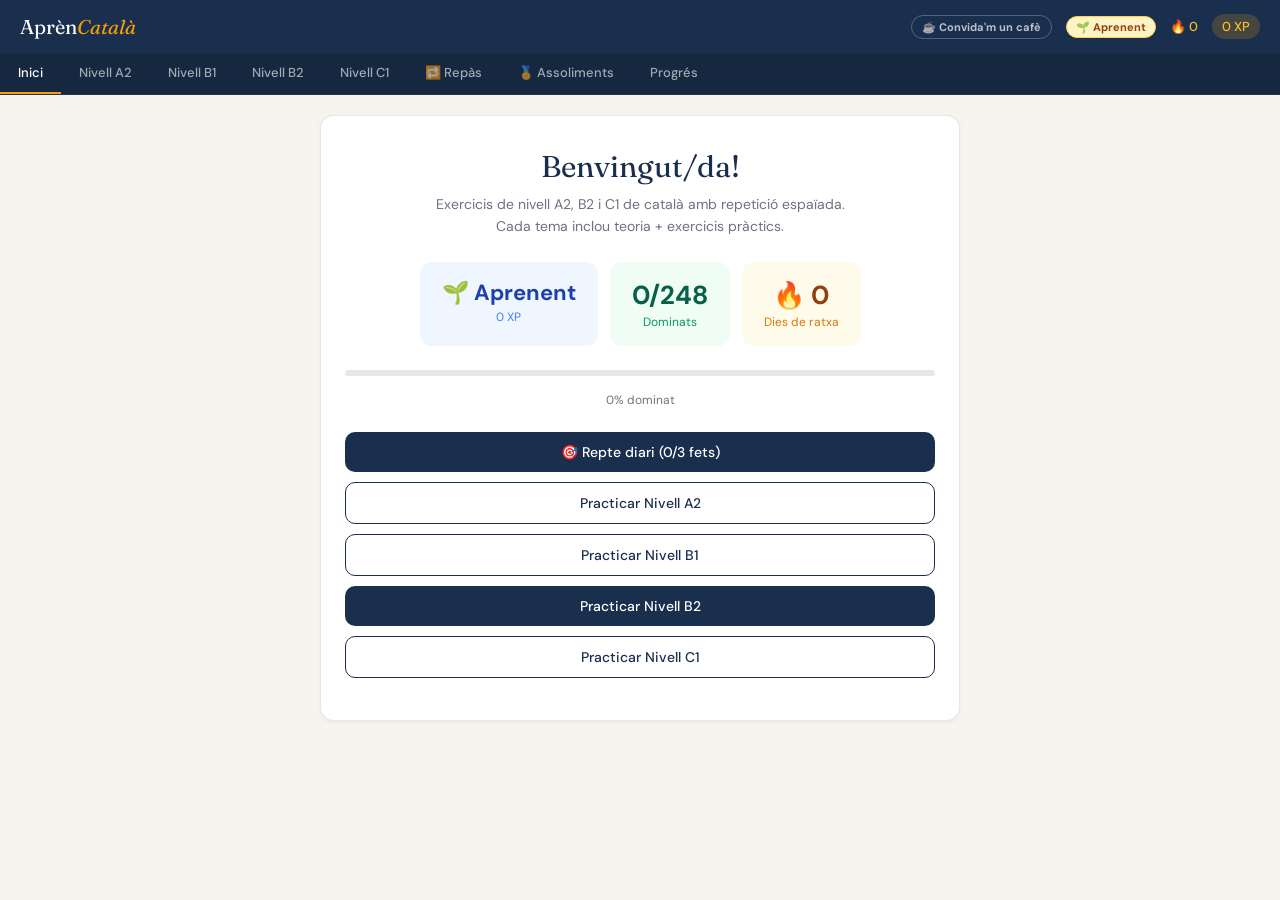
==== commit 9f83a287: "Add files via upload" ====
--- a/index.html
+++ b/index.html
@@ -4,6 +4,13 @@
   <meta charset="UTF-8">
   <meta name="viewport" content="width=device-width, initial-scale=1.0">
   <title>Aprèn Català Online Gratis | Exercicis A2, B2 i C1 — AprènCatalà</title>
+  <!-- PWA -->
+  <link rel="manifest" href="manifest.json">
+  <meta name="theme-color" content="#1a2f4e">
+  <meta name="apple-mobile-web-app-capable" content="yes">
+  <meta name="apple-mobile-web-app-status-bar-style" content="black-translucent">
+  <meta name="apple-mobile-web-app-title" content="AprènCatalà">
+  <link rel="apple-touch-icon" href="icons/icon-192x192.png">
   <link rel="preconnect" href="https://fonts.googleapis.com">
   <link href="https://fonts.googleapis.com/css2?family=Fraunces:ital,wght@0,400;0,600;1,400&family=DM+Sans:wght@400;500&display=swap" rel="stylesheet">
   <style>
@@ -227,7 +234,7 @@
 <div class="ct-nav">
   <button onclick="showTab('menu')" id="nav-menu" class="active">Inici</button>
   <button onclick="showTab('a2')" id="nav-a2">Nivell A2</button>
-  <button onclick="showTab('b1')" id="nav-b1" style="color:#059669;">Nivell B1</button>
+  <button onclick="showTab('b1')" id="nav-b1">Nivell B1</button>
   <button onclick="showTab('b2')" id="nav-b2">Nivell B2</button>
   <button onclick="showTab('c1')" id="nav-c1">Nivell C1</button>
   <button onclick="showTab('review')" id="nav-review">🔁 Repàs</button>
@@ -426,7 +433,7 @@
           : `<button class="ct-btn primary" style="width:100%;margin:0 0 10px;background:#1a2f4e;" onclick="startDailySession()">🎯 Repte diari (${dc.completed.length}/${dc.ids.length} fets)</button>`;
       })()}
       <button class="ct-btn secondary" style="width:100%;margin:0 0 10px;" onclick="renderLevelMenu('a2');document.getElementById('nav-a2').click()">Practicar Nivell A2</button>
-      <button class="ct-btn secondary" style="width:100%;margin:0 0 10px;border-color:#059669;color:#059669;" onclick="renderLevelMenu('b1');document.getElementById('nav-b1').click()">Practicar Nivell B1</button>
+      <button class="ct-btn secondary" style="width:100%;margin:0 0 10px;" onclick="renderLevelMenu('b1');document.getElementById('nav-b1').click()">Practicar Nivell B1</button>
       <button class="ct-btn primary" style="width:100%;margin:0 0 10px;" onclick="renderLevelMenu('b2');document.getElementById('nav-b2').click()">Practicar Nivell B2</button>
       <button class="ct-btn secondary" style="width:100%;margin:0 0 10px;" onclick="renderLevelMenu('c1');document.getElementById('nav-c1').click()">Practicar Nivell C1</button>
       ${needsReview > 0 ? `<button class="ct-btn secondary" style="width:100%;margin:0;background:#f0fdf4;border-color:#059669;color:#059669;" onclick="renderReview();document.getElementById('nav-review').click()">🔁 Repàs intel·ligent (${needsReview} pendents)</button>` : ''}
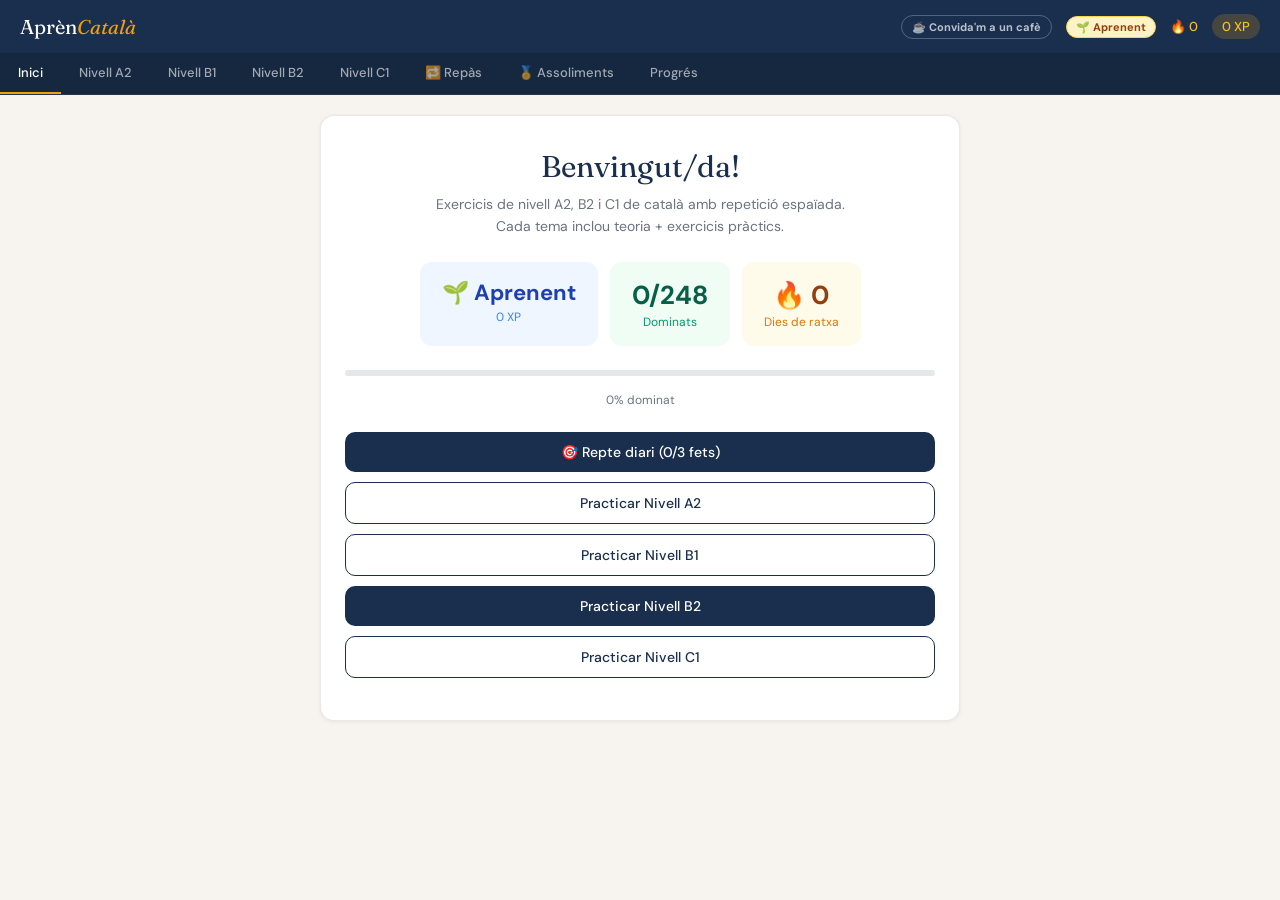
==== commit a71b1fd5: "Add files via upload" ====
--- a/index.html
+++ b/index.html
@@ -2,15 +2,18 @@
 <html lang="ca">
 <head>
   <meta charset="UTF-8">
-  <meta name="viewport" content="width=device-width, initial-scale=1.0">
-  <title>Aprèn Català Online Gratis | Exercicis A2, B2 i C1 — AprènCatalà</title>
-  <!-- PWA -->
-  <link rel="manifest" href="manifest.json">
+  <meta name="google-site-verification" content="uSzjz_Q8hL3YWlIoJUBXkklS4BXMOET9mBY5gqWs3qQ">
+
+  <!-- PWA — ha d'anar al principi perquè els crawlers ho trobin ràpid -->
+  <link rel="manifest" href="https://aprencatala.cat/manifest.json">
   <meta name="theme-color" content="#1a2f4e">
   <meta name="apple-mobile-web-app-capable" content="yes">
   <meta name="apple-mobile-web-app-status-bar-style" content="black-translucent">
   <meta name="apple-mobile-web-app-title" content="AprènCatalà">
   <link rel="apple-touch-icon" href="icons/icon-192x192.png">
+  <meta name="viewport" content="width=device-width, initial-scale=1.0">
+  <title>Aprèn Català Online Gratis | Exercicis A2, B2 i C1 — AprènCatalà</title>
+
   <link rel="preconnect" href="https://fonts.googleapis.com">
   <link href="https://fonts.googleapis.com/css2?family=Fraunces:ital,wght@0,400;0,600;1,400&family=DM+Sans:wght@400;500&display=swap" rel="stylesheet">
   <style>
@@ -225,7 +228,7 @@
 <div class="ct-header">
   <div class="ct-logo">Aprèn<span>Català</span></div>
   <div class="ct-stats">
-    <a class="ct-kofi" href="https://ko-fi.com/aprencatala" target="_blank" rel="noopener">☕ Convida'm un cafè</a>
+    <a class="ct-kofi" href="https://ko-fi.com/aprencatala" target="_blank" rel="noopener">☕ Convida'm a un cafè</a>
     <span class="ct-level-badge" id="ct-level-badge">Aprenent</span>
     <span class="ct-streak" id="ct-streak">🔥 0</span>
     <span class="ct-xp" id="ct-xp">0 XP</span>
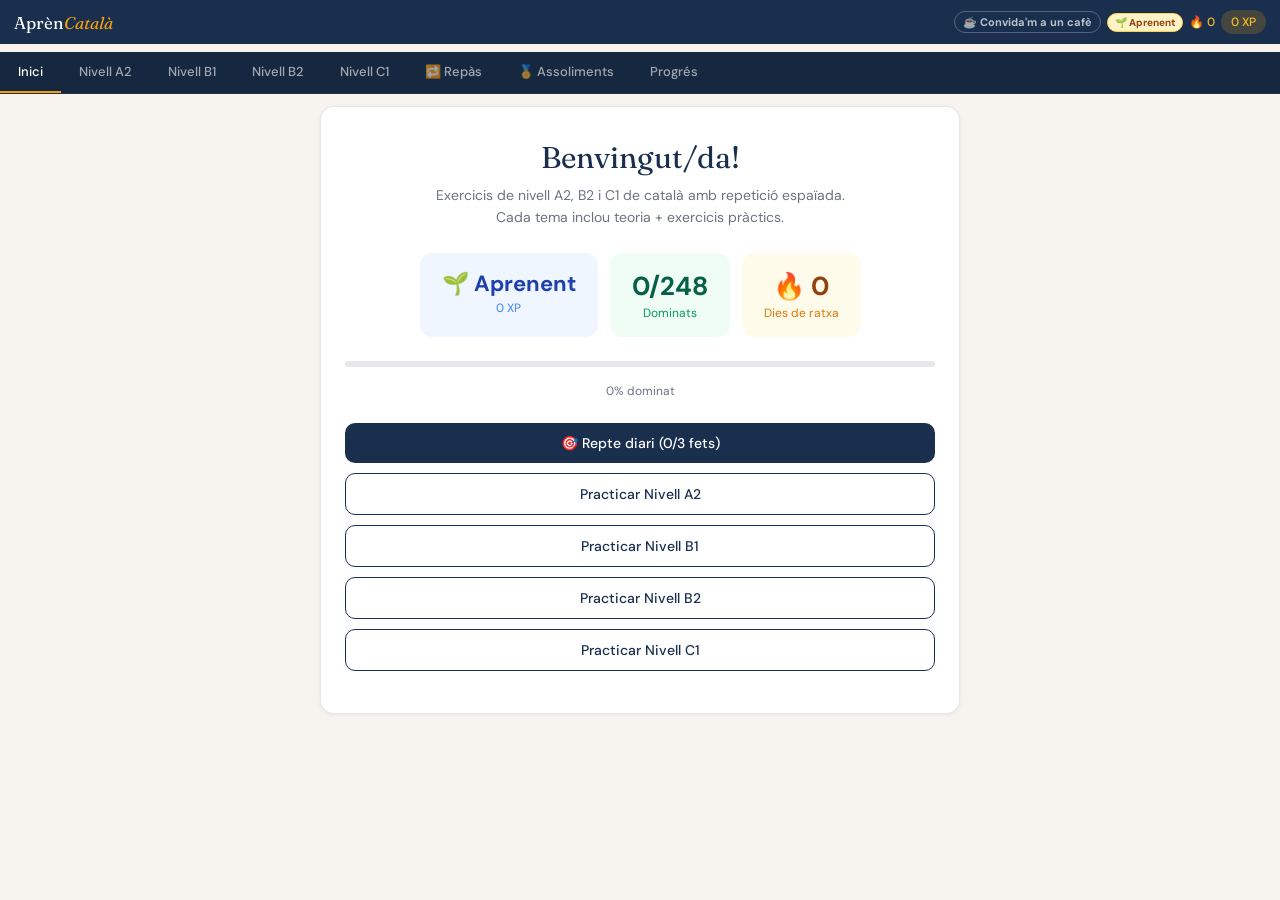
==== commit 93e1a6a0: "Add files via upload" ====
--- a/index.html
+++ b/index.html
@@ -32,16 +32,17 @@
     body { font-family: 'DM Sans', sans-serif; background: var(--bg); min-height: 100vh; color: var(--text); }
 
     /* HEADER */
-    .ct-header { background: var(--c1); color: white; padding: 14px 20px; display: flex; align-items: center; justify-content: space-between; position: sticky; top: 0; z-index: 100; }
-    .ct-logo { font-family: 'Fraunces', serif; font-size: 20px; }
+    .ct-header { background: var(--c1); color: white; padding: 10px 14px; display: flex; align-items: center; justify-content: space-between; position: sticky; top: 0; z-index: 100; gap: 8px; }
+    .ct-logo { font-family: 'Fraunces', serif; font-size: 17px; white-space: nowrap; flex-shrink: 0; }
     .ct-logo span { color: #f59e0b; font-style: italic; }
-    .ct-stats { display: flex; gap: 14px; font-size: 13px; align-items: center; }
+    .ct-stats { display: flex; gap: 6px; font-size: 12px; align-items: center; flex-wrap: nowrap; overflow: hidden; }
     .ct-kofi {
-      font-size: 11px; font-weight: 700; padding: 4px 10px; border-radius: 20px;
+      font-size: 11px; font-weight: 700; padding: 3px 8px; border-radius: 20px;
       background: transparent; border: 1px solid rgba(255,255,255,0.25);
       color: rgba(255,255,255,0.7); cursor: pointer; text-decoration: none;
-      transition: all 0.2s; white-space: nowrap;
+      transition: all 0.2s; white-space: nowrap; display: none;
     }
+    @media (min-width: 480px) { .ct-kofi { display: inline-flex; align-items: center; } }
     .ct-kofi:hover { background: rgba(255,255,255,0.1); border-color: #fbbf24; color: #fbbf24; }
     .ct-xp { background: rgba(245,158,11,0.2); color: #fbbf24; padding: 4px 10px; border-radius: 20px; font-weight: 500; }
     .ct-streak { color: #fbbf24; font-weight: 500; }
@@ -187,7 +188,7 @@
 
     /* LEVEL BADGE al header */
     .ct-level-badge {
-      font-size:11px; font-weight:700; padding:3px 9px; border-radius:20px;
+      font-size:10px; font-weight:700; padding:2px 7px; border-radius:20px;
       background:#fef3c7; color:#92400e; border:1px solid #fcd34d; white-space:nowrap;
     }
     /* LEVEL-UP OVERLAY */
@@ -310,7 +311,7 @@
     (v5.done || []).forEach(id => { mastery[id] = 3; });
     return { xp: v5.xp || 0, streak: v5.streak || 0, mastery, lastDay: v5.lastDay || null };
   }
-  return { xp: 0, streak: 0, mastery: {}, lastDay: null, consec: 0, perfectSessions: 0, dailyChallenge: null, practiceHistory: [] };
+  return { xp: 0, streak: 0, mastery: {}, maxMastery: {}, lastDay: null, consec: 0, perfectSessions: 0, dailyChallenge: null, practiceHistory: [] };
 })();
 
 let currentSession = { items:[], idx:0, correct:0, level:'b2' };
@@ -437,7 +438,7 @@
       })()}
       <button class="ct-btn secondary" style="width:100%;margin:0 0 10px;" onclick="renderLevelMenu('a2');document.getElementById('nav-a2').click()">Practicar Nivell A2</button>
       <button class="ct-btn secondary" style="width:100%;margin:0 0 10px;" onclick="renderLevelMenu('b1');document.getElementById('nav-b1').click()">Practicar Nivell B1</button>
-      <button class="ct-btn primary" style="width:100%;margin:0 0 10px;" onclick="renderLevelMenu('b2');document.getElementById('nav-b2').click()">Practicar Nivell B2</button>
+      <button class="ct-btn secondary" style="width:100%;margin:0 0 10px;" onclick="renderLevelMenu('b2');document.getElementById('nav-b2').click()">Practicar Nivell B2</button>
       <button class="ct-btn secondary" style="width:100%;margin:0 0 10px;" onclick="renderLevelMenu('c1');document.getElementById('nav-c1').click()">Practicar Nivell C1</button>
       ${needsReview > 0 ? `<button class="ct-btn secondary" style="width:100%;margin:0;background:#f0fdf4;border-color:#059669;color:#059669;" onclick="renderReview();document.getElementById('nav-review').click()">🔁 Repàs intel·ligent (${needsReview} pendents)</button>` : ''}
     </div>`;
@@ -851,6 +852,7 @@
 function markDone(ok, xp) {
   const q = currentSession.items[currentSession.idx];
   const prev = getMastery(q.id);
+  const prevMax = (progress.maxMastery || {})[q.id] || 0;
   const prevLevel = getLevel(progress.xp);
 
   // Actualitza domini
@@ -861,8 +863,12 @@
   }
   const newM = getMastery(q.id);
 
-  // XP + comprovació de pujada de nivell
-  if (ok && newM > prev) {
+  // Actualitza màxim històric de domini
+  if (!progress.maxMastery) progress.maxMastery = {};
+  if (newM > prevMax) progress.maxMastery[q.id] = newM;
+
+  // XP només quan s'arriba a un NOU MÀXIM de domini — evita farming
+  if (ok && newM > prevMax) {
     progress.xp += xp;
     showXPPop(xp);
     const newLevel = getLevel(progress.xp);
@@ -1192,7 +1198,7 @@
 function render7DayHistory() {
   const history = new Set(progress.practiceHistory || []);
   const days = [];
-  for (let i = 6; i >= 0; i--) {
+  for (let i = 0; i <= 6; i++) {
     const d = new Date();
     d.setDate(d.getDate() - i);
     days.push(d);
@@ -1488,7 +1494,7 @@
         </div>
         <span style="font-size:18px;margin-left:auto;">→</span>
       </a>
-      <button class="ct-btn secondary" style="margin-top:12px;font-size:12px;padding:8px 16px;" onclick="if(confirm('Segur que vols reiniciar tot el progrés?')){progress={xp:0,streak:0,mastery:{},lastDay:null,consec:0,perfectSessions:0,dailyChallenge:null,practiceHistory:[]};saveProgress();updateHeader();renderProgress();}">
+      <button class="ct-btn secondary" style="margin-top:12px;font-size:12px;padding:8px 16px;" onclick="if(confirm('Segur que vols reiniciar tot el progrés?')){progress={xp:0,streak:0,mastery:{},maxMastery:{},lastDay:null,consec:0,perfectSessions:0,dailyChallenge:null,practiceHistory:[]};saveProgress();updateHeader();renderProgress();}">
         Reiniciar progrés
       </button>
     </div>`;
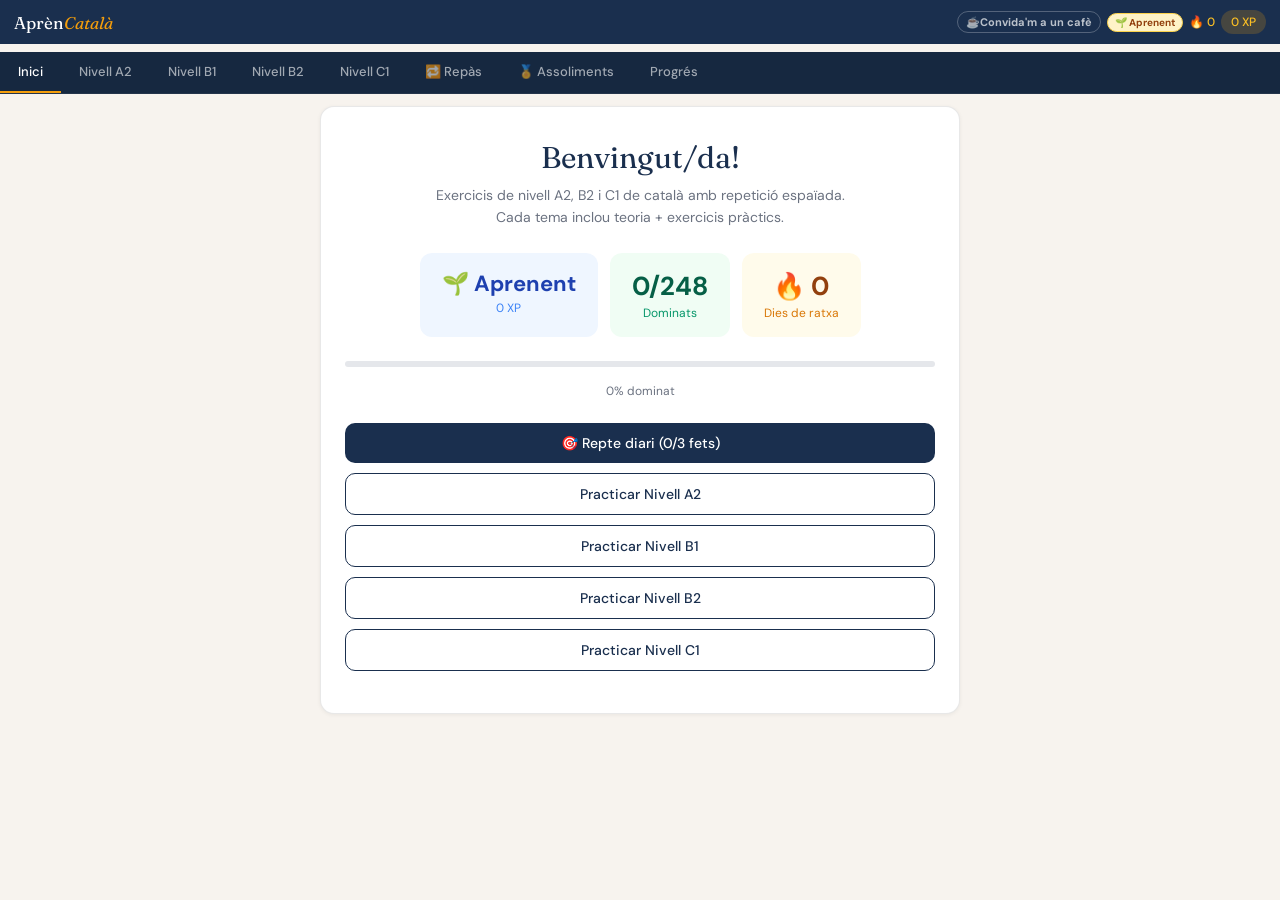
==== commit a0622573: "Add files via upload" ====
--- a/index.html
+++ b/index.html
@@ -29,7 +29,7 @@
       --radius: 14px;
     }
     * { box-sizing: border-box; margin: 0; padding: 0; }
-    body { font-family: 'DM Sans', sans-serif; background: var(--bg); min-height: 100vh; color: var(--text); }
+    body { font-family: 'DM Sans', sans-serif; background: var(--bg); min-height: 100vh; color: var(--text); margin: 0; padding: 0; }
 
     /* HEADER */
     .ct-header { background: var(--c1); color: white; padding: 10px 14px; display: flex; align-items: center; justify-content: space-between; position: sticky; top: 0; z-index: 100; gap: 8px; }
@@ -40,9 +40,10 @@
       font-size: 11px; font-weight: 700; padding: 3px 8px; border-radius: 20px;
       background: transparent; border: 1px solid rgba(255,255,255,0.25);
       color: rgba(255,255,255,0.7); cursor: pointer; text-decoration: none;
-      transition: all 0.2s; white-space: nowrap; display: none;
+      transition: all 0.2s; white-space: nowrap; display: inline-flex; align-items: center;
     }
-    @media (min-width: 480px) { .ct-kofi { display: inline-flex; align-items: center; } }
+    .ct-kofi .kofi-text { display: none; }
+    @media (min-width: 400px) { .ct-kofi .kofi-text { display: inline; } }
     .ct-kofi:hover { background: rgba(255,255,255,0.1); border-color: #fbbf24; color: #fbbf24; }
     .ct-xp { background: rgba(245,158,11,0.2); color: #fbbf24; padding: 4px 10px; border-radius: 20px; font-weight: 500; }
     .ct-streak { color: #fbbf24; font-weight: 500; }
@@ -229,7 +230,7 @@
 <div class="ct-header">
   <div class="ct-logo">Aprèn<span>Català</span></div>
   <div class="ct-stats">
-    <a class="ct-kofi" href="https://ko-fi.com/aprencatala" target="_blank" rel="noopener">☕ Convida'm a un cafè</a>
+    <a class="ct-kofi" href="https://ko-fi.com/aprencatala" target="_blank" rel="noopener">☕ <span class="kofi-text">Convida'm a un cafè</span></a>
     <span class="ct-level-badge" id="ct-level-badge">Aprenent</span>
     <span class="ct-streak" id="ct-streak">🔥 0</span>
     <span class="ct-xp" id="ct-xp">0 XP</span>
